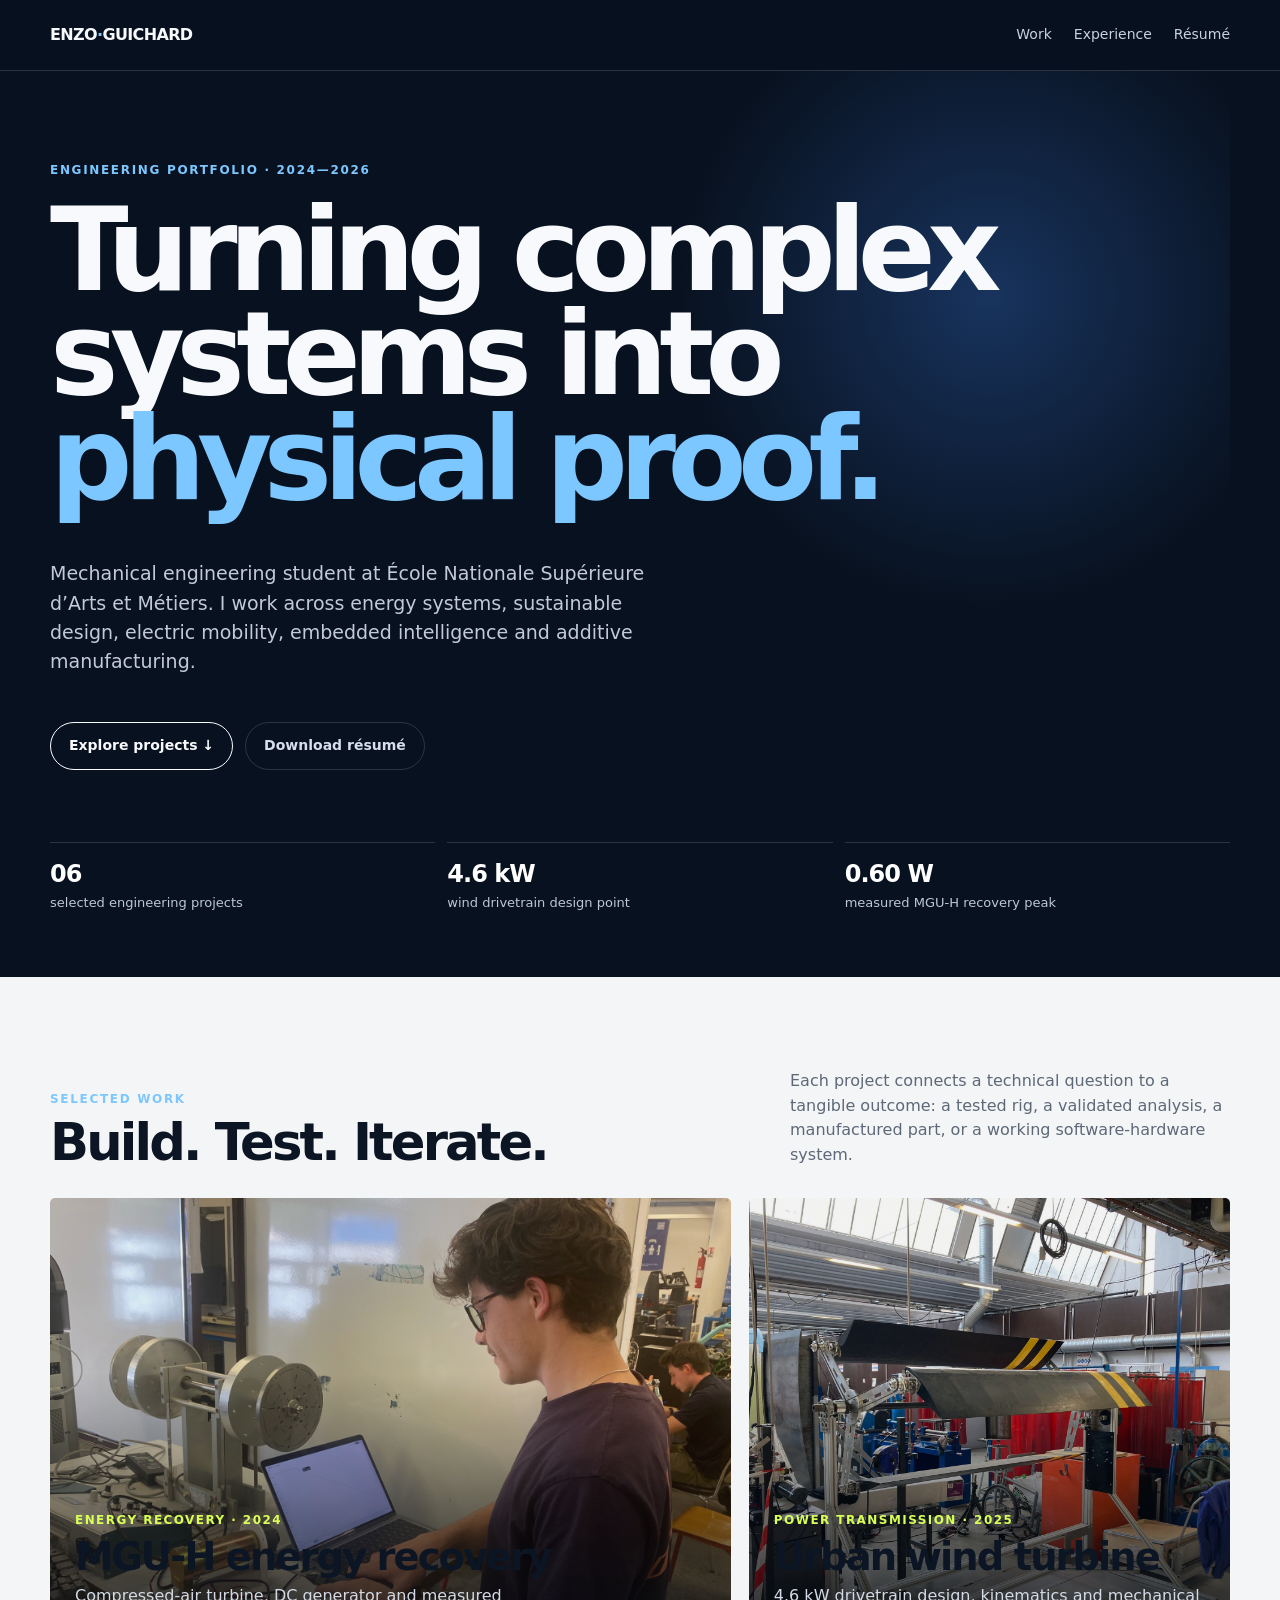
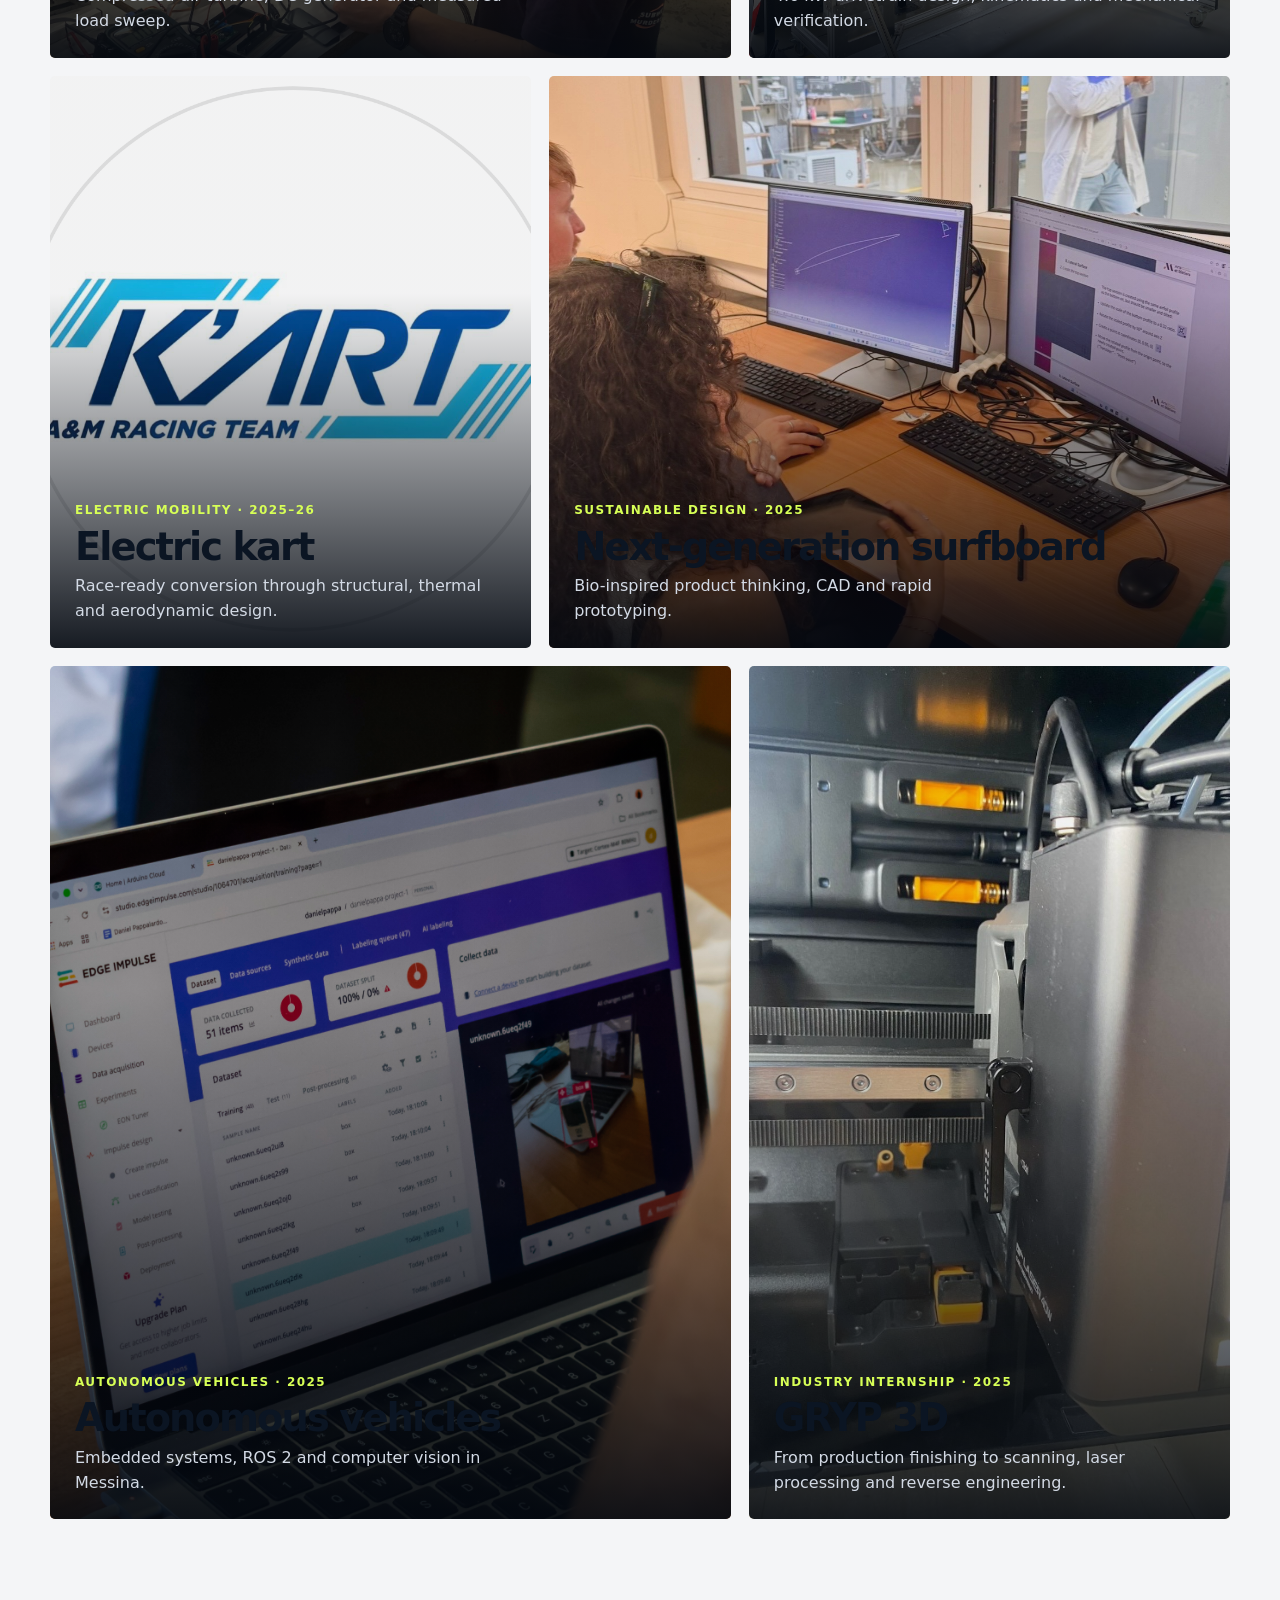
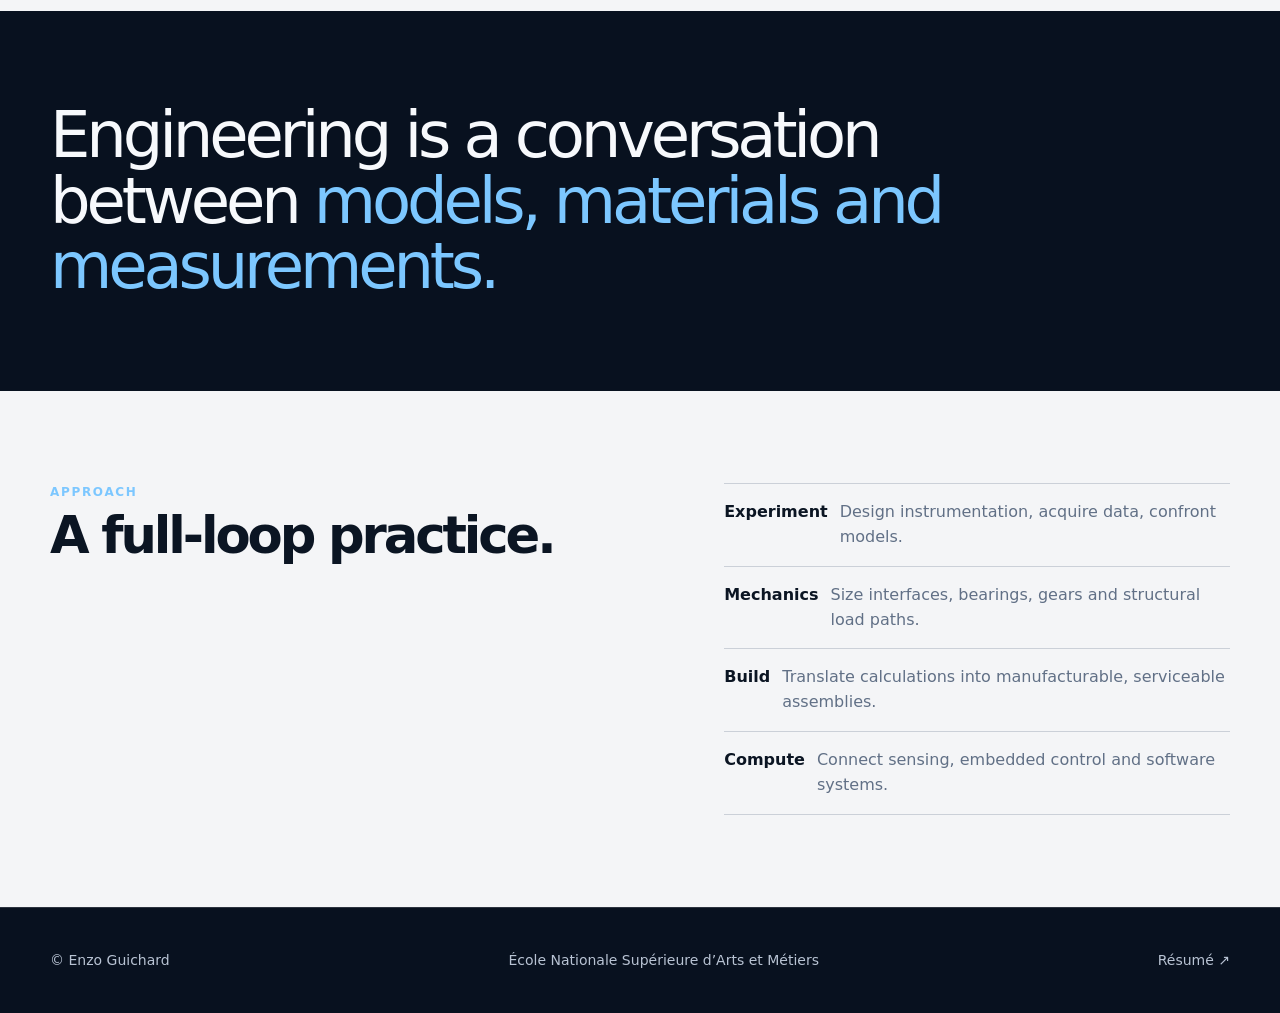
==== index.html @ 9343870e "Create engineering portfolio" ====
<!doctype html><html lang="en"><head><meta charset="utf-8"><meta name="viewport" content="width=device-width,initial-scale=1"><meta name="description" content="Engineering portfolio of Enzo Guichard."><title>Enzo Guichard — Engineering Portfolio</title><link rel="stylesheet" href="assets/style.css"></head><body><nav class="nav"><div class="shell navin"><a class="brand" href="./">ENZO<span>·</span>GUICHARD</a><div class="navlinks"><a href="#work">Work</a><a href="experience/">Experience</a><a href="assets/documents/enzo-guichard-resume.pdf">Résumé</a></div></div></nav><main><section class="hero shell"><div class="eyebrow">Engineering portfolio · 2024—2026</div><h1>Turning complex systems into <span style="color:var(--blue)">physical proof.</span></h1><p>Mechanical engineering student at École Nationale Supérieure d’Arts et Métiers. I work across energy systems, sustainable design, electric mobility, embedded intelligence and additive manufacturing.</p><div class="heroactions"><a class="button" href="#work">Explore projects ↓</a><a class="button alt" href="assets/documents/enzo-guichard-resume.pdf">Download résumé</a></div><div class="hero-meta"><div class="metric"><strong>06</strong>selected engineering projects</div><div class="metric"><strong>4.6 kW</strong>wind drivetrain design point</div><div class="metric"><strong>0.60 W</strong>measured MGU-H recovery peak</div></div></section><section class="section light" id="work"><div class="shell"><div class="sectionhead"><div><div class="eyebrow">Selected work</div><h2>Build. Test. Iterate.</h2></div><p>Each project connects a technical question to a tangible outcome: a tested rig, a validated analysis, a manufactured part, or a working software-hardware system.</p></div><div class="grid"><a class="card wide" href="projects/mgu-h-energy-recovery/"><img src="assets/media/mgu-h/mgu-h-test-bench.jpg" alt="MGU-H experimental test bench"><div class="cardcopy"><div class="tag">Energy recovery · 2024</div><h3>MGU-H energy recovery</h3><p>Compressed-air turbine, DC generator and measured load sweep.</p></div></a><a class="card narrow" href="projects/urban-wind-turbine/"><img src="assets/media/wind/wind-facility.jpg" alt="Wind turbine project facility"><div class="cardcopy"><div class="tag">Power transmission · 2025</div><h3>Urban wind turbine</h3><p>4.6 kW drivetrain design, kinematics and mechanical verification.</p></div></a><a class="card narrow" href="projects/electric-kart/"><img src="assets/media/kart/electric-kart-hero.png" alt="Electric kart"><div class="cardcopy"><div class="tag">Electric mobility · 2025–26</div><h3>Electric kart</h3><p>Race-ready conversion through structural, thermal and aerodynamic design.</p></div></a><a class="card wide" href="projects/eco-surfboard/"><img src="assets/media/surfboard/surfboard-catiais-design.jpeg" alt="Surfboard design workshop"><div class="cardcopy"><div class="tag">Sustainable design · 2025</div><h3>Next-generation surfboard</h3><p>Bio-inspired product thinking, CAD and rapid prototyping.</p></div></a><a class="card wide" href="projects/autonomous-vehicles-messina/"><img src="assets/media/messina/messina-computer-vision.jpg" alt="Computer vision workshop"><div class="cardcopy"><div class="tag">Autonomous vehicles · 2025</div><h3>Autonomous vehicles</h3><p>Embedded systems, ROS 2 and computer vision in Messina.</p></div></a><a class="card narrow" href="projects/gryp-additive-manufacturing/"><img src="assets/media/gryp/image29.jpeg" alt="Additive manufacturing work at GRYP"><div class="cardcopy"><div class="tag">Industry internship · 2025</div><h3>GRYP 3D</h3><p>From production finishing to scanning, laser processing and reverse engineering.</p></div></a></div></div></section><section class="section"><div class="shell"><p class="statement">Engineering is a conversation between <em>models, materials and measurements.</em></p></div></section><section class="section light"><div class="shell papergrid"><div><div class="eyebrow">Approach</div><h2 style="font-size:clamp(32px,4vw,54px);letter-spacing:-.06em;line-height:1;margin:8px 0">A full-loop practice.</h2></div><div class="list"><a href="projects/mgu-h-energy-recovery/">Experiment <span>Design instrumentation, acquire data, confront models.</span></a><a href="projects/urban-wind-turbine/">Mechanics <span>Size interfaces, bearings, gears and structural load paths.</span></a><a href="projects/electric-kart/">Build <span>Translate calculations into manufacturable, serviceable assemblies.</span></a><a href="projects/autonomous-vehicles-messina/">Compute <span>Connect sensing, embedded control and software systems.</span></a></div></div></section></main><footer class="footer"><div class="shell footerin"><span>© <span data-year></span> Enzo Guichard</span><span>École Nationale Supérieure d’Arts et Métiers</span><a href="assets/documents/enzo-guichard-resume.pdf">Résumé ↗</a></div></footer><script src="assets/site.js"></script></body></html>
---- assets/style.css ----
:root{--ink:#08111f;--paper:#f4f5f7;--muted:#98a3b4;--line:rgba(255,255,255,.15);--blue:#7cc7ff;--accent:#d7ff56;--dark:#08111f}*{box-sizing:border-box}html{scroll-behavior:smooth}body{margin:0;background:var(--ink);color:#f7f9fc;font:16px/1.55 Inter,ui-sans-serif,system-ui,-apple-system,BlinkMacSystemFont,"Segoe UI",sans-serif}a{color:inherit;text-decoration:none}img{display:block;width:100%;height:100%;object-fit:cover}.shell{width:min(1180px,calc(100% - 42px));margin:auto}.nav{position:sticky;top:0;z-index:20;border-bottom:1px solid var(--line);background:rgba(8,17,31,.8);backdrop-filter:blur(16px)}.navin{height:70px;display:flex;align-items:center;justify-content:space-between;gap:20px}.brand{font-weight:750;letter-spacing:-.04em}.brand span{color:var(--blue)}.navlinks{display:flex;gap:22px;font-size:14px;color:#c7d1df}.navlinks a:hover{color:white}.eyebrow{font-size:12px;text-transform:uppercase;letter-spacing:.14em;color:var(--blue);font-weight:700}.hero{min-height:82vh;display:grid;align-content:center;padding:90px 0 64px;position:relative;overflow:hidden}.hero:before{content:"";position:absolute;width:650px;height:650px;left:52%;top:-100px;background:radial-gradient(circle,rgba(65,140,255,.28),transparent 68%);pointer-events:none}.hero h1{position:relative;max-width:980px;font-size:clamp(51px,9vw,126px);line-height:.91;letter-spacing:-.075em;margin:18px 0 28px}.hero p{position:relative;max-width:610px;color:#c2cada;font-size:19px}.heroactions{display:flex;gap:12px;flex-wrap:wrap;margin-top:26px}.button{display:inline-flex;align-items:center;gap:10px;padding:12px 18px;border:1px solid #f9fbff;border-radius:99px;font-weight:650;font-size:14px}.button:hover{background:#fff;color:#08111f}.button.alt{border-color:var(--line);color:#d7dfec}.hero-meta{position:relative;display:grid;grid-template-columns:repeat(3,1fr);gap:12px;margin-top:72px}.metric{border-top:1px solid var(--line);padding-top:13px;color:#bdc7d6;font-size:13px}.metric strong{display:block;color:#fff;font-size:24px;letter-spacing:-.04em}.section{padding:92px 0}.section.light{background:var(--paper);color:#0b1523}.sectionhead{display:flex;justify-content:space-between;align-items:end;gap:24px;margin-bottom:30px}.sectionhead h2{font-size:clamp(32px,4vw,53px);letter-spacing:-.055em;line-height:1;margin:8px 0 0}.sectionhead p{max-width:440px;margin:0;color:#5d6878}.grid{display:grid;grid-template-columns:repeat(12,1fr);gap:18px}.card{grid-column:span 6;min-height:460px;position:relative;overflow:hidden;background:#182235;border-radius:5px}.card.wide{grid-column:span 7}.card.narrow{grid-column:span 5}.card img{transition:transform .6s ease}.card:hover img{transform:scale(1.035)}.card:after{content:"";position:absolute;inset:0;background:linear-gradient(0deg,rgba(3,8,16,.92),rgba(3,8,16,.05) 62%)}.cardcopy{position:absolute;z-index:1;inset:auto 25px 24px}.cardcopy h3{font-size:clamp(26px,3vw,40px);letter-spacing:-.05em;line-height:1;margin:8px 0}.cardcopy p{margin:0;color:#d3dae5;max-width:460px}.tag{font-size:12px;text-transform:uppercase;letter-spacing:.12em;color:var(--accent);font-weight:750}.statement{max-width:960px;font-size:clamp(32px,5vw,70px);line-height:1.02;letter-spacing:-.065em;margin:0}.statement em{color:var(--blue);font-style:normal}.papergrid{display:grid;grid-template-columns:1.1fr .9fr;gap:56px}.list{border-top:1px solid #cbd0d8}.list a{display:flex;justify-content:space-between;gap:12px;padding:16px 0;border-bottom:1px solid #cbd0d8;font-weight:620}.list a span{color:#617086;font-weight:500}.footer{padding:42px 0;border-top:1px solid var(--line);color:#b8c3d3;font-size:14px}.footerin{display:flex;justify-content:space-between;gap:20px;flex-wrap:wrap}.project-hero{padding:82px 0 40px}.project-hero h1{font-size:clamp(48px,7vw,94px);letter-spacing:-.07em;line-height:.93;max-width:950px;margin:17px 0 24px}.lede{max-width:670px;color:#c8d1df;font-size:19px}.project-image{height:min(62vw,640px);margin:28px 0 0;border-radius:5px;overflow:hidden}.content{padding:68px 0 100px;background:#f4f5f7;color:#111b2a}.contentgrid{display:grid;grid-template-columns:1fr 2fr;gap:62px}.aside{font-size:14px;color:#58667a}.aside dl{border-top:1px solid #c8cfd8;margin:0}.aside div{padding:12px 0;border-bottom:1px solid #c8cfd8}.aside dt{font-weight:750;color:#111b2a}.aside dd{margin:2px 0 0}.prose{font-size:17px}.prose h2{font-size:31px;letter-spacing:-.045em;line-height:1.08;margin:0 0 15px}.prose p{margin:0 0 25px;color:#344156}.numbers{display:grid;grid-template-columns:repeat(3,1fr);gap:10px;margin:30px 0}.number{padding:18px;background:#dfe5ec}.number strong{display:block;font-size:25px;letter-spacing:-.05em;color:#111b2a}.number span{font-size:12px;color:#5e6a7a}.gallery{display:grid;grid-template-columns:1.2fr .8fr;gap:12px;margin:34px 0}.gallery figure{margin:0;height:260px;overflow:hidden}.gallery figure:first-child{height:390px}.gallery figcaption{font-size:12px;color:#5e6a7a;margin-top:7px}.reportlink{display:inline-block;border-bottom:1px solid #18263a;font-weight:700;padding-bottom:3px}@media(max-width:700px){.navlinks{gap:13px;font-size:12px}.hero-meta,.numbers{grid-template-columns:1fr}.section{padding:62px 0}.grid{display:block}.card{margin-bottom:16px;min-height:410px}.papergrid,.contentgrid{display:block}.papergrid>*+*,.contentgrid>*+*{margin-top:36px}.gallery{display:block}.gallery figure,.gallery figure:first-child{height:260px;margin-bottom:32px}.project-hero{padding-top:56px}}
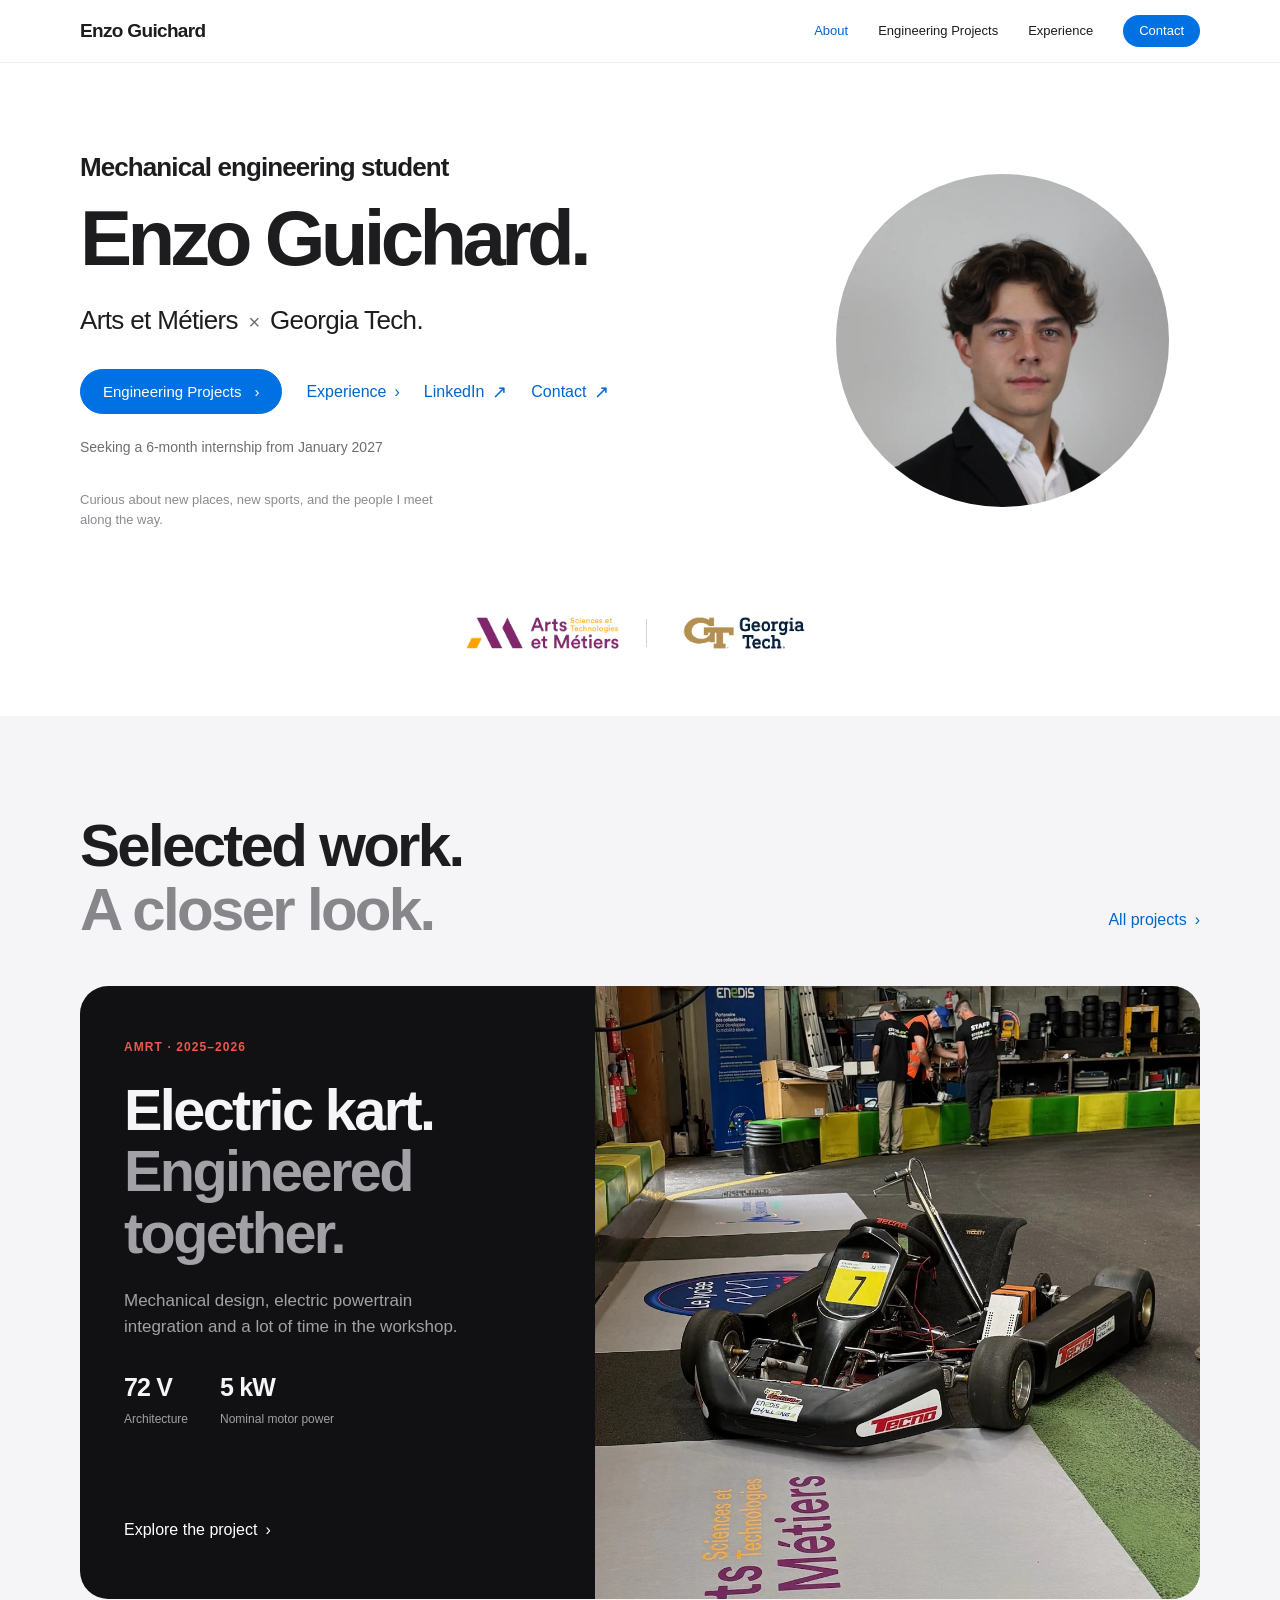
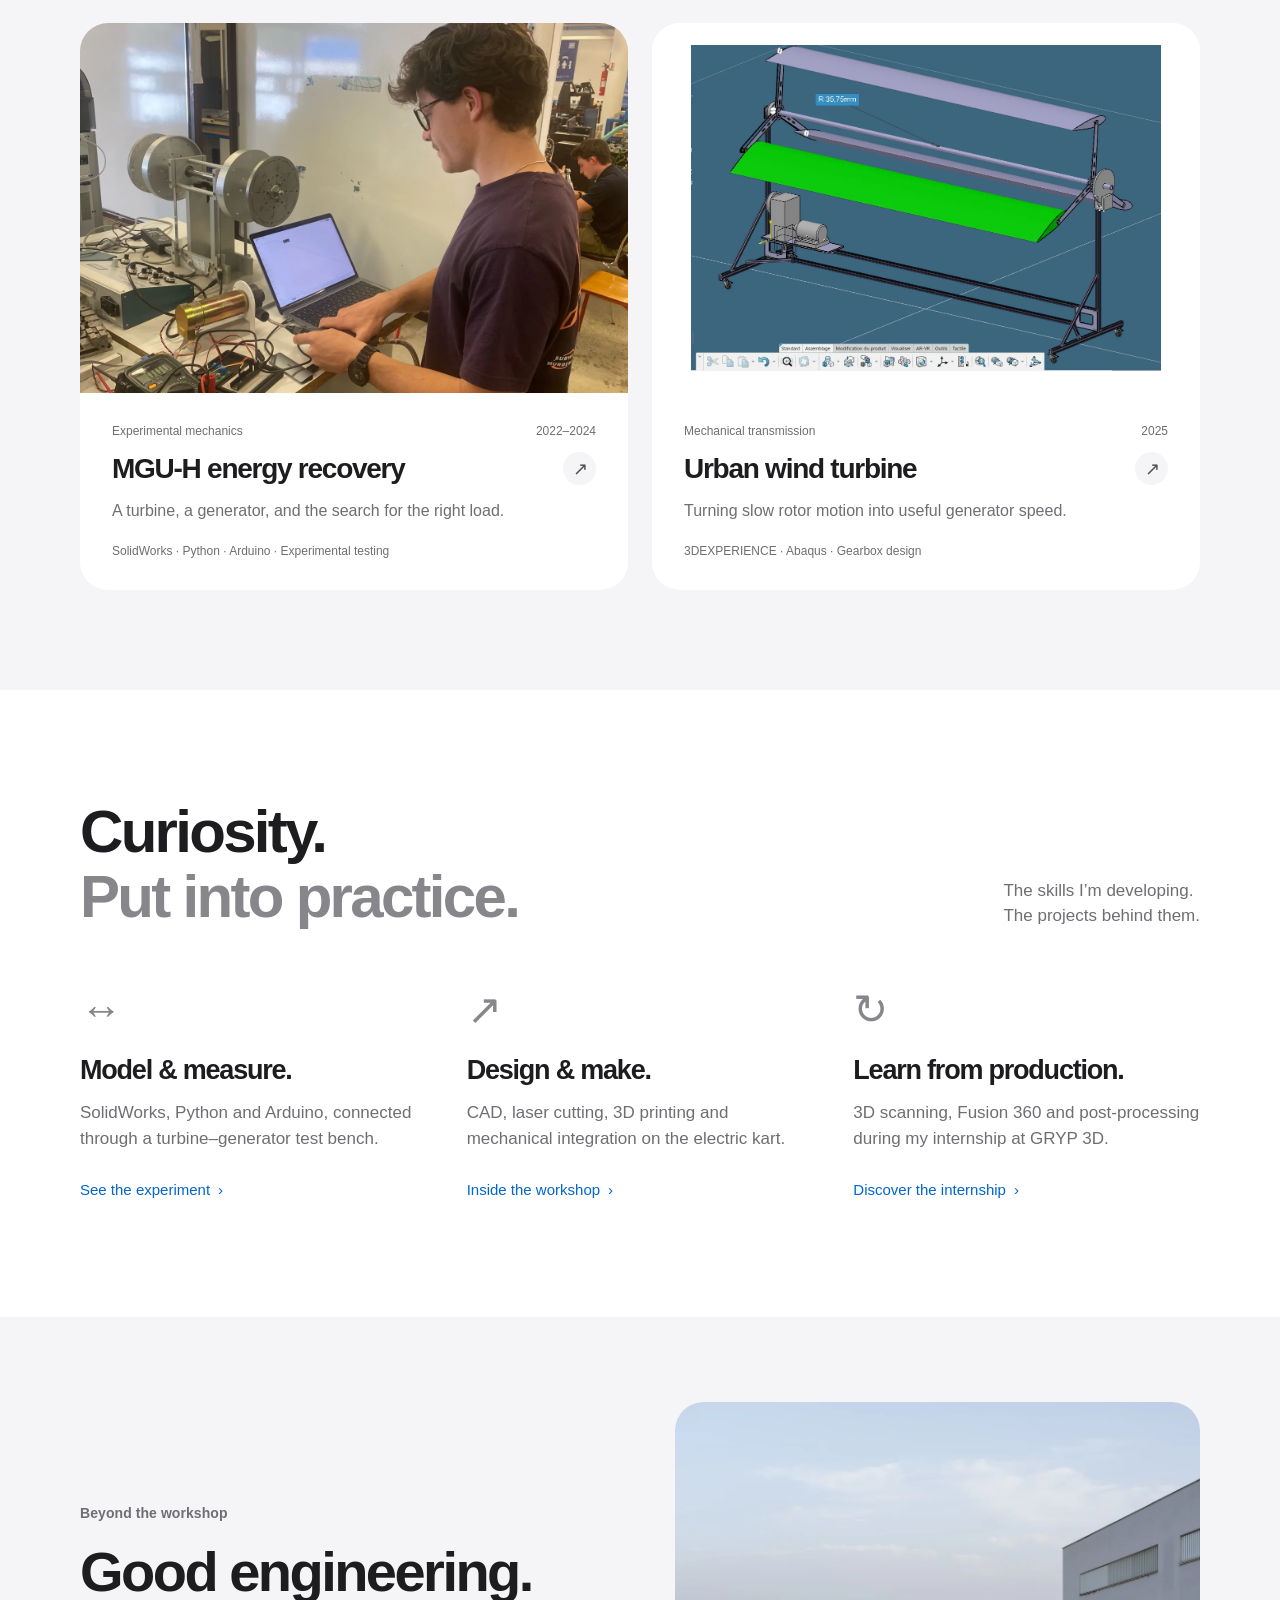
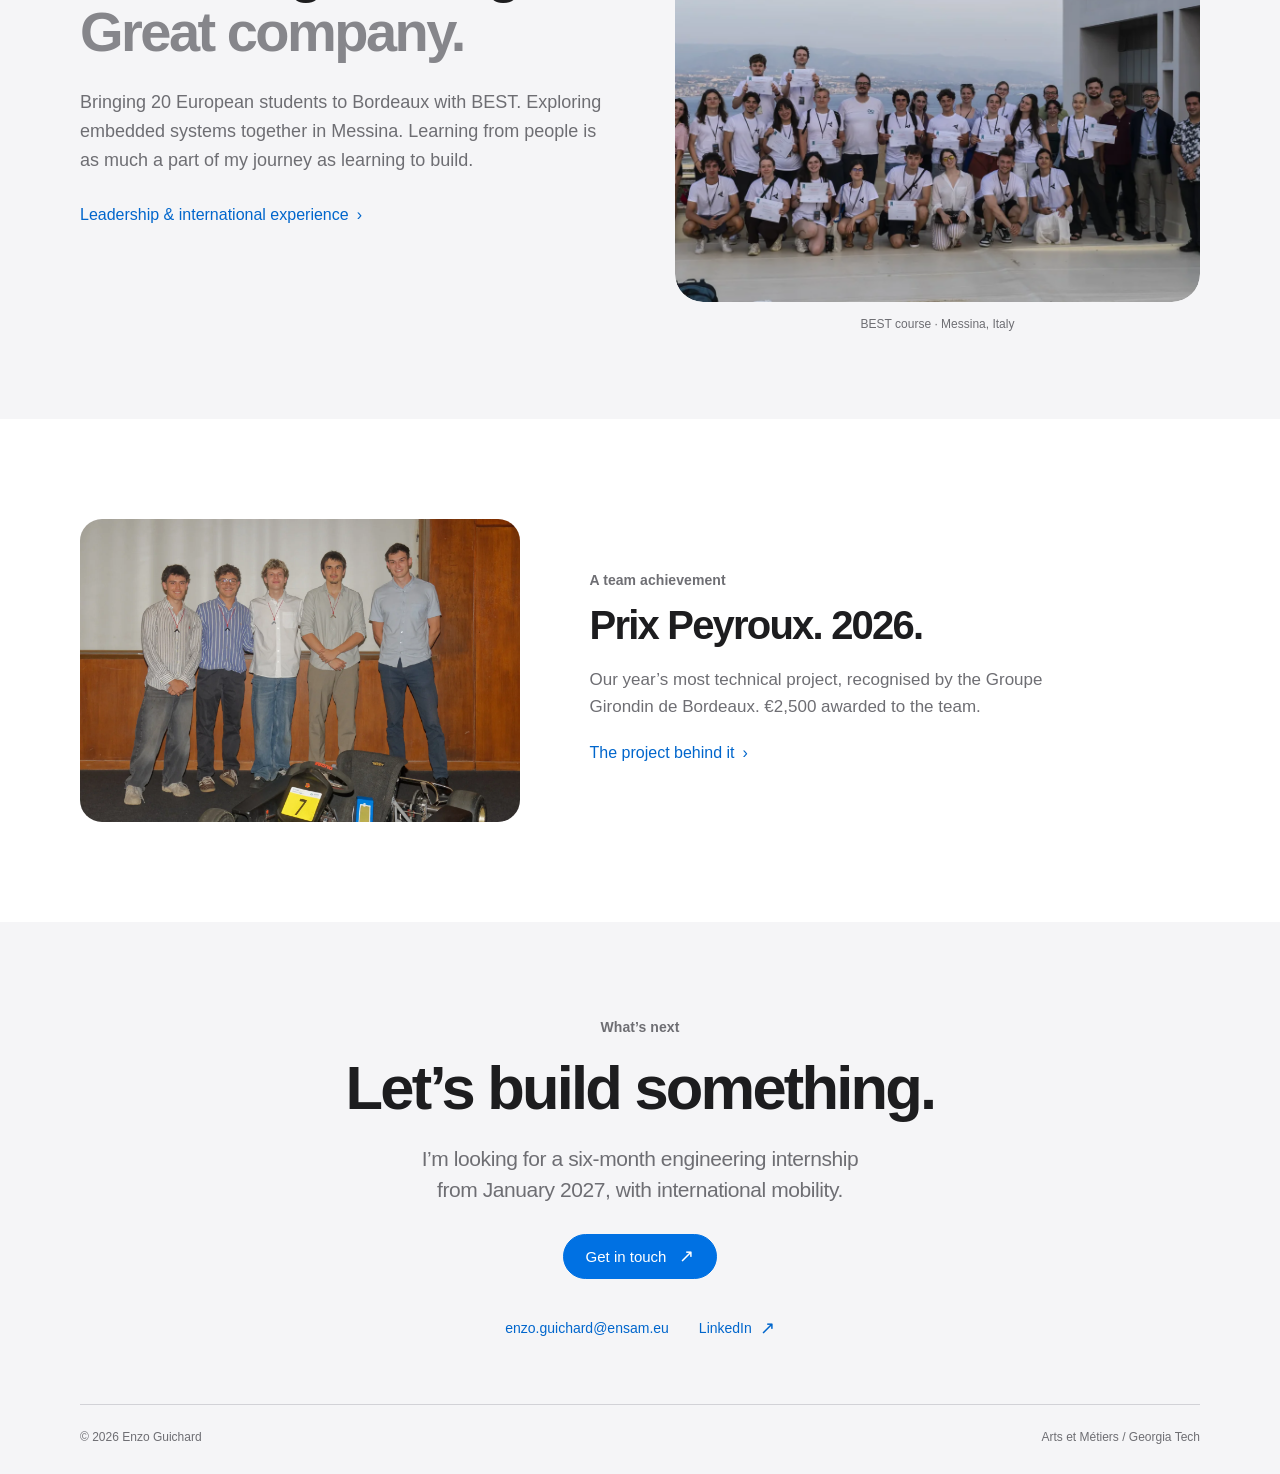
==== commit e26c220e: "Publish Enzo Guichard portfolio" ====
--- a/index.html
+++ b/index.html
@@ -1 +1,59 @@
-<!doctype html><html lang="en"><head><meta charset="utf-8"><meta name="viewport" content="width=device-width,initial-scale=1"><meta name="description" content="Engineering portfolio of Enzo Guichard."><title>Enzo Guichard — Engineering Portfolio</title><link rel="stylesheet" href="assets/style.css"></head><body><nav class="nav"><div class="shell navin"><a class="brand" href="./">ENZO<span>·</span>GUICHARD</a><div class="navlinks"><a href="#work">Work</a><a href="experience/">Experience</a><a href="assets/documents/enzo-guichard-resume.pdf">Résumé</a></div></div></nav><main><section class="hero shell"><div class="eyebrow">Engineering portfolio · 2024—2026</div><h1>Turning complex systems into <span style="color:var(--blue)">physical proof.</span></h1><p>Mechanical engineering student at École Nationale Supérieure d’Arts et Métiers. I work across energy systems, sustainable design, electric mobility, embedded intelligence and additive manufacturing.</p><div class="heroactions"><a class="button" href="#work">Explore projects ↓</a><a class="button alt" href="assets/documents/enzo-guichard-resume.pdf">Download résumé</a></div><div class="hero-meta"><div class="metric"><strong>06</strong>selected engineering projects</div><div class="metric"><strong>4.6 kW</strong>wind drivetrain design point</div><div class="metric"><strong>0.60 W</strong>measured MGU-H recovery peak</div></div></section><section class="section light" id="work"><div class="shell"><div class="sectionhead"><div><div class="eyebrow">Selected work</div><h2>Build. Test. Iterate.</h2></div><p>Each project connects a technical question to a tangible outcome: a tested rig, a validated analysis, a manufactured part, or a working software-hardware system.</p></div><div class="grid"><a class="card wide" href="projects/mgu-h-energy-recovery/"><img src="assets/media/mgu-h/mgu-h-test-bench.jpg" alt="MGU-H experimental test bench"><div class="cardcopy"><div class="tag">Energy recovery · 2024</div><h3>MGU-H energy recovery</h3><p>Compressed-air turbine, DC generator and measured load sweep.</p></div></a><a class="card narrow" href="projects/urban-wind-turbine/"><img src="assets/media/wind/wind-facility.jpg" alt="Wind turbine project facility"><div class="cardcopy"><div class="tag">Power transmission · 2025</div><h3>Urban wind turbine</h3><p>4.6 kW drivetrain design, kinematics and mechanical verification.</p></div></a><a class="card narrow" href="projects/electric-kart/"><img src="assets/media/kart/electric-kart-hero.png" alt="Electric kart"><div class="cardcopy"><div class="tag">Electric mobility · 2025–26</div><h3>Electric kart</h3><p>Race-ready conversion through structural, thermal and aerodynamic design.</p></div></a><a class="card wide" href="projects/eco-surfboard/"><img src="assets/media/surfboard/surfboard-catiais-design.jpeg" alt="Surfboard design workshop"><div class="cardcopy"><div class="tag">Sustainable design · 2025</div><h3>Next-generation surfboard</h3><p>Bio-inspired product thinking, CAD and rapid prototyping.</p></div></a><a class="card wide" href="projects/autonomous-vehicles-messina/"><img src="assets/media/messina/messina-computer-vision.jpg" alt="Computer vision workshop"><div class="cardcopy"><div class="tag">Autonomous vehicles · 2025</div><h3>Autonomous vehicles</h3><p>Embedded systems, ROS 2 and computer vision in Messina.</p></div></a><a class="card narrow" href="projects/gryp-additive-manufacturing/"><img src="assets/media/gryp/image29.jpeg" alt="Additive manufacturing work at GRYP"><div class="cardcopy"><div class="tag">Industry internship · 2025</div><h3>GRYP 3D</h3><p>From production finishing to scanning, laser processing and reverse engineering.</p></div></a></div></div></section><section class="section"><div class="shell"><p class="statement">Engineering is a conversation between <em>models, materials and measurements.</em></p></div></section><section class="section light"><div class="shell papergrid"><div><div class="eyebrow">Approach</div><h2 style="font-size:clamp(32px,4vw,54px);letter-spacing:-.06em;line-height:1;margin:8px 0">A full-loop practice.</h2></div><div class="list"><a href="projects/mgu-h-energy-recovery/">Experiment <span>Design instrumentation, acquire data, confront models.</span></a><a href="projects/urban-wind-turbine/">Mechanics <span>Size interfaces, bearings, gears and structural load paths.</span></a><a href="projects/electric-kart/">Build <span>Translate calculations into manufacturable, serviceable assemblies.</span></a><a href="projects/autonomous-vehicles-messina/">Compute <span>Connect sensing, embedded control and software systems.</span></a></div></div></section></main><footer class="footer"><div class="shell footerin"><span>© <span data-year></span> Enzo Guichard</span><span>École Nationale Supérieure d’Arts et Métiers</span><a href="assets/documents/enzo-guichard-resume.pdf">Résumé ↗</a></div></footer><script src="assets/site.js"></script></body></html>
+<!doctype html>
+<html lang="en"><head><meta charset="utf-8"><meta name="viewport" content="width=device-width, initial-scale=1"><meta name="description" content="Mechanical engineering student in the Arts et Métiers / Georgia Tech double-degree programme. Projects, experience and a six-month internship search from January 2027."><meta name="theme-color" content="#ffffff"><meta property="og:type" content="website"><meta property="og:title" content="Enzo Guichard — Mechanical Engineering"><meta property="og:description" content="Mechanical engineering student in the Arts et Métiers / Georgia Tech double-degree programme. Projects, experience and a six-month internship search from January 2027."><title>Enzo Guichard — Mechanical Engineering</title><link rel="icon" href="assets/favicon.svg" type="image/svg+xml"><link rel="stylesheet" href="assets/style.css"><script src="assets/site.js" defer></script></head><body class="home-page"><a class="skip" href="#main">Skip to content</a><header class="nav"><div class="shell nav-inner"><a class="brand" href="./" aria-label="Enzo Guichard — home">Enzo Guichard</a><button class="menu-toggle" type="button" data-menu-button aria-expanded="false" aria-controls="navigation">Menu +</button><nav class="nav-links" id="navigation" data-menu aria-label="Main navigation"><a href="./" aria-current="page">About</a><a href="projects/">Engineering Projects</a><a href="experience/">Experience</a><a href="#contact" class="nav-contact">Contact</a></nav></div></header><main id="main">
+<section class="hero shell" aria-labelledby="intro-title">
+  <figure class="portrait-wrap" data-intro><img src="assets/images/portrait.webp" srcset="assets/images/portrait-800.webp 800w, assets/images/portrait.webp 1600w" sizes="(max-width:760px) 100vw, (max-width:1200px) 70vw, 1100px" width="1600" height="1167" alt="Portrait of Enzo Guichard" loading="eager" decoding="async" fetchpriority="high" class=""></figure>
+  <div class="hero-copy">
+    <p class="eyebrow" data-intro>Mechanical engineering student</p>
+    <h1 id="intro-title" data-intro>Enzo Guichard.</h1>
+    <p class="hero-intro" data-intro>Arts et Métiers <span class="degree-cross" aria-label="and">×</span> Georgia Tech.</p>
+    <div class="hero-actions" data-intro>
+      <a class="button primary" href="projects/">Engineering Projects <span aria-hidden="true">›</span></a>
+      <a class="text-link" href="experience/">Experience <span aria-hidden="true">›</span></a>
+      <a class="text-link" href="https://www.linkedin.com/in/enzo-guichard-087701239/" target="_blank" rel="noopener noreferrer">LinkedIn <span class="arrow" aria-hidden="true">↗</span></a>
+      <a class="text-link" href="#contact">Contact <span class="arrow" aria-hidden="true">↗</span></a>
+    </div>
+    <p class="hero-availability" data-intro>Seeking a 6-month internship from January 2027</p>
+    <p class="hero-personal" data-intro>Curious about new places, new sports, and the people I meet along the way.</p>
+
+  </div>
+  <div class="schools" aria-label="Double-degree programme" data-intro>
+    <img src="assets/identity/arts-et-metiers.png" alt="Arts et Métiers" width="322" height="84">
+    <span class="school-divider" aria-hidden="true"></span>
+    <img class="gt-logo" src="assets/identity/georgia-tech.png" alt="Georgia Tech" width="750" height="266">
+  </div>
+</section>
+<section class="work-section" id="work">
+  <div class="shell">
+    <div class="section-head" data-reveal><h2>Selected work.<br><span>A closer look.</span></h2><a class="text-link" href="projects/">All projects <span aria-hidden="true">›</span></a></div>
+    <article class="project-feature" data-reveal>
+      <div class="project-feature-copy">
+        <p class="racing-label">AMRT · 2025–2026</p>
+        <h3>Electric kart.<br><span>Engineered<br>together.</span></h3>
+        <p>Mechanical design, electric powertrain integration and a lot of time in the workshop.</p>
+        <div class="feature-specs"><span><strong>72 V</strong> Architecture</span><span><strong>5 kW</strong> Nominal motor power</span></div>
+        <a class="text-link" href="projects/electric-kart/">Explore the project <span aria-hidden="true">›</span></a>
+      </div>
+      <a class="project-photo" href="projects/electric-kart/" aria-label="Explore the electric kart project"><img src="assets/images/kart-paddock.webp" srcset="assets/images/kart-paddock-800.webp 790w, assets/images/kart-paddock.webp 1081w" sizes="(max-width:760px) 100vw, (max-width:1200px) 70vw, 1100px" width="1081" height="1095" alt="The team’s number 7 electric kart at the ENEDIS EV Challenge venue" loading="lazy" decoding="async" class=""></a>
+    </article>
+    <div class="project-pair"><article class="project-tile" data-reveal><a class="project-photo" href="projects/mgu-h-energy-recovery/" aria-label="Explore MGU-H energy recovery"><img src="assets/images/mgu.webp" srcset="assets/images/mgu-800.webp 800w, assets/images/mgu.webp 1600w" sizes="(max-width:760px) 100vw, (max-width:1200px) 70vw, 1100px" width="1600" height="900" alt="Enzo working at the turbine and generator test bench" loading="lazy" decoding="async" class=""></a><div class="tile-caption"><div class="project-id"><span>Experimental mechanics</span><span>2022–2024</span></div><h3><a href="projects/mgu-h-energy-recovery/">MGU-H energy recovery</a><span class="arrow" aria-hidden="true">↗</span></h3><p>A turbine, a generator, and the search for the right load.</p><p class="project-tags">SolidWorks · Python · Arduino · Experimental testing</p></div></article><article class="project-tile" data-reveal><a class="project-photo contain" href="projects/urban-wind-turbine/" aria-label="Explore Urban wind turbine"><img src="assets/images/wind-whole.webp" width="1186" height="825" alt="CAD model of the complete wind turbine and its drivetrain" loading="lazy" decoding="async" class=""></a><div class="tile-caption"><div class="project-id"><span>Mechanical transmission</span><span>2025</span></div><h3><a href="projects/urban-wind-turbine/">Urban wind turbine</a><span class="arrow" aria-hidden="true">↗</span></h3><p>Turning slow rotor motion into useful generator speed.</p><p class="project-tags">3DEXPERIENCE · Abaqus · Gearbox design</p></div></article></div>
+  </div>
+</section>
+<section class="method shell">
+  <div class="section-head" data-reveal><h2>Curiosity.<br><span>Put into practice.</span></h2><p>The skills I’m developing.<br>The projects behind them.</p></div>
+  <div class="skill-list">
+    <a class="skill-row" href="projects/mgu-h-energy-recovery/" data-reveal><span class="skill-symbol" aria-hidden="true">↔</span><h3>Model & measure.</h3><p>SolidWorks, Python and Arduino, connected through a turbine–generator test bench.</p><span class="text-link">See the experiment <span aria-hidden="true">›</span></span></a>
+    <a class="skill-row" href="projects/electric-kart/#fabrication" data-reveal><span class="skill-symbol" aria-hidden="true">↗</span><h3>Design & make.</h3><p>CAD, laser cutting, 3D printing and mechanical integration on the electric kart.</p><span class="text-link">Inside the workshop <span aria-hidden="true">›</span></span></a>
+    <a class="skill-row" href="projects/gryp-additive-manufacturing/" data-reveal><span class="skill-symbol" aria-hidden="true">↻</span><h3>Learn from production.</h3><p>3D scanning, Fusion 360 and post-processing during my internship at GRYP 3D.</p><span class="text-link">Discover the internship <span aria-hidden="true">›</span></span></a>
+  </div>
+</section>
+<section class="people-section">
+  <div class="shell international">
+    <div class="international-copy" data-reveal><p class="eyebrow">Beyond the workshop</p><h2>Good engineering.<br><span>Great company.</span></h2><p>Bringing 20 European students to Bordeaux with BEST. Exploring embedded systems together in Messina. Learning from people is as much a part of my journey as learning to build.</p><a class="text-link" href="experience/#leadership">Leadership & international experience <span aria-hidden="true">›</span></a></div>
+    <figure class="international-photo" data-reveal><div class="international-photo-frame"><img src="assets/images/messina.webp" srcset="assets/images/messina-800.webp 800w, assets/images/messina.webp 1600w" sizes="(max-width:760px) 100vw, (max-width:1200px) 70vw, 1100px" width="1600" height="1067" alt="Students taking part in the BEST course in Messina" loading="lazy" decoding="async" class=""></div><figcaption>BEST course · Messina, Italy</figcaption></figure>
+  </div>
+</section>
+<section class="shell award-strip" data-reveal>
+  <img src="assets/images/award.webp" width="1600" height="1066" alt="The K’ART team with its kart at the Prix Peyroux ceremony" loading="lazy" decoding="async" class="">
+  <div><p class="eyebrow">A team achievement</p><h2>Prix Peyroux. 2026.</h2><p>Our year’s most technical project, recognised by the Groupe Girondin de Bordeaux. €2,500 awarded to the team.</p><a class="text-link" href="projects/electric-kart/#recognition">The project behind it <span aria-hidden="true">›</span></a></div>
+</section>
+</main><section class="contact" id="contact" aria-labelledby="contact-title"><div class="shell contact-inner" data-reveal><p class="eyebrow">What’s next</p><h2 id="contact-title">Let’s build something.</h2><p>I’m looking for a six-month engineering internship<br class="desktop-break"> from January 2027, with international mobility.</p><a class="button primary" href="mailto:enzo.guichard@ensam.eu">Get in touch <span class="arrow" aria-hidden="true">↗</span></a><div class="contact-links"><a class="text-link" href="mailto:enzo.guichard@ensam.eu">enzo.guichard@ensam.eu</a><a class="text-link" href="https://www.linkedin.com/in/enzo-guichard-087701239/" target="_blank" rel="noopener noreferrer">LinkedIn <span class="arrow" aria-hidden="true">↗</span></a></div></div></section><footer class="footer"><div class="shell footer-inner"><span>© 2026 Enzo Guichard</span><span>Arts et Métiers / Georgia Tech</span></div></footer></body></html>
--- a/assets/style.css
+++ b/assets/style.css
@@ -1 +1,78 @@
-:root{--ink:#08111f;--paper:#f4f5f7;--muted:#98a3b4;--line:rgba(255,255,255,.15);--blue:#7cc7ff;--accent:#d7ff56;--dark:#08111f}*{box-sizing:border-box}html{scroll-behavior:smooth}body{margin:0;background:var(--ink);color:#f7f9fc;font:16px/1.55 Inter,ui-sans-serif,system-ui,-apple-system,BlinkMacSystemFont,"Segoe UI",sans-serif}a{color:inherit;text-decoration:none}img{display:block;width:100%;height:100%;object-fit:cover}.shell{width:min(1180px,calc(100% - 42px));margin:auto}.nav{position:sticky;top:0;z-index:20;border-bottom:1px solid var(--line);background:rgba(8,17,31,.8);backdrop-filter:blur(16px)}.navin{height:70px;display:flex;align-items:center;justify-content:space-between;gap:20px}.brand{font-weight:750;letter-spacing:-.04em}.brand span{color:var(--blue)}.navlinks{display:flex;gap:22px;font-size:14px;color:#c7d1df}.navlinks a:hover{color:white}.eyebrow{font-size:12px;text-transform:uppercase;letter-spacing:.14em;color:var(--blue);font-weight:700}.hero{min-height:82vh;display:grid;align-content:center;padding:90px 0 64px;position:relative;overflow:hidden}.hero:before{content:"";position:absolute;width:650px;height:650px;left:52%;top:-100px;background:radial-gradient(circle,rgba(65,140,255,.28),transparent 68%);pointer-events:none}.hero h1{position:relative;max-width:980px;font-size:clamp(51px,9vw,126px);line-height:.91;letter-spacing:-.075em;margin:18px 0 28px}.hero p{position:relative;max-width:610px;color:#c2cada;font-size:19px}.heroactions{display:flex;gap:12px;flex-wrap:wrap;margin-top:26px}.button{display:inline-flex;align-items:center;gap:10px;padding:12px 18px;border:1px solid #f9fbff;border-radius:99px;font-weight:650;font-size:14px}.button:hover{background:#fff;color:#08111f}.button.alt{border-color:var(--line);color:#d7dfec}.hero-meta{position:relative;display:grid;grid-template-columns:repeat(3,1fr);gap:12px;margin-top:72px}.metric{border-top:1px solid var(--line);padding-top:13px;color:#bdc7d6;font-size:13px}.metric strong{display:block;color:#fff;font-size:24px;letter-spacing:-.04em}.section{padding:92px 0}.section.light{background:var(--paper);color:#0b1523}.sectionhead{display:flex;justify-content:space-between;align-items:end;gap:24px;margin-bottom:30px}.sectionhead h2{font-size:clamp(32px,4vw,53px);letter-spacing:-.055em;line-height:1;margin:8px 0 0}.sectionhead p{max-width:440px;margin:0;color:#5d6878}.grid{display:grid;grid-template-columns:repeat(12,1fr);gap:18px}.card{grid-column:span 6;min-height:460px;position:relative;overflow:hidden;background:#182235;border-radius:5px}.card.wide{grid-column:span 7}.card.narrow{grid-column:span 5}.card img{transition:transform .6s ease}.card:hover img{transform:scale(1.035)}.card:after{content:"";position:absolute;inset:0;background:linear-gradient(0deg,rgba(3,8,16,.92),rgba(3,8,16,.05) 62%)}.cardcopy{position:absolute;z-index:1;inset:auto 25px 24px}.cardcopy h3{font-size:clamp(26px,3vw,40px);letter-spacing:-.05em;line-height:1;margin:8px 0}.cardcopy p{margin:0;color:#d3dae5;max-width:460px}.tag{font-size:12px;text-transform:uppercase;letter-spacing:.12em;color:var(--accent);font-weight:750}.statement{max-width:960px;font-size:clamp(32px,5vw,70px);line-height:1.02;letter-spacing:-.065em;margin:0}.statement em{color:var(--blue);font-style:normal}.papergrid{display:grid;grid-template-columns:1.1fr .9fr;gap:56px}.list{border-top:1px solid #cbd0d8}.list a{display:flex;justify-content:space-between;gap:12px;padding:16px 0;border-bottom:1px solid #cbd0d8;font-weight:620}.list a span{color:#617086;font-weight:500}.footer{padding:42px 0;border-top:1px solid var(--line);color:#b8c3d3;font-size:14px}.footerin{display:flex;justify-content:space-between;gap:20px;flex-wrap:wrap}.project-hero{padding:82px 0 40px}.project-hero h1{font-size:clamp(48px,7vw,94px);letter-spacing:-.07em;line-height:.93;max-width:950px;margin:17px 0 24px}.lede{max-width:670px;color:#c8d1df;font-size:19px}.project-image{height:min(62vw,640px);margin:28px 0 0;border-radius:5px;overflow:hidden}.content{padding:68px 0 100px;background:#f4f5f7;color:#111b2a}.contentgrid{display:grid;grid-template-columns:1fr 2fr;gap:62px}.aside{font-size:14px;color:#58667a}.aside dl{border-top:1px solid #c8cfd8;margin:0}.aside div{padding:12px 0;border-bottom:1px solid #c8cfd8}.aside dt{font-weight:750;color:#111b2a}.aside dd{margin:2px 0 0}.prose{font-size:17px}.prose h2{font-size:31px;letter-spacing:-.045em;line-height:1.08;margin:0 0 15px}.prose p{margin:0 0 25px;color:#344156}.numbers{display:grid;grid-template-columns:repeat(3,1fr);gap:10px;margin:30px 0}.number{padding:18px;background:#dfe5ec}.number strong{display:block;font-size:25px;letter-spacing:-.05em;color:#111b2a}.number span{font-size:12px;color:#5e6a7a}.gallery{display:grid;grid-template-columns:1.2fr .8fr;gap:12px;margin:34px 0}.gallery figure{margin:0;height:260px;overflow:hidden}.gallery figure:first-child{height:390px}.gallery figcaption{font-size:12px;color:#5e6a7a;margin-top:7px}.reportlink{display:inline-block;border-bottom:1px solid #18263a;font-weight:700;padding-bottom:3px}@media(max-width:700px){.navlinks{gap:13px;font-size:12px}.hero-meta,.numbers{grid-template-columns:1fr}.section{padding:62px 0}.grid{display:block}.card{margin-bottom:16px;min-height:410px}.papergrid,.contentgrid{display:block}.papergrid>*+*,.contentgrid>*+*{margin-top:36px}.gallery{display:block}.gallery figure,.gallery figure:first-child{height:260px;margin-bottom:32px}.project-hero{padding-top:56px}}
+:root{--paper:#fff;--soft:#f5f5f7;--ink:#1d1d1f;--muted:#6e6e73;--line:#d2d2d7;--accent:#0066cc;--blue:#0071e3;--race:#ed584a;--radius:28px;--ease:cubic-bezier(.22,1,.36,1);font-family:-apple-system,BlinkMacSystemFont,"Segoe UI",Helvetica,Arial,sans-serif;color:var(--ink);background:var(--paper);font-synthesis:none}
+*{box-sizing:border-box}html{scroll-behavior:smooth;scroll-padding-top:90px}body{margin:0;font-size:17px;line-height:1.55;-webkit-font-smoothing:antialiased}h1,h2,h3,p,figure{margin:0}h1,h2,h3{font-weight:650;line-height:1.07;letter-spacing:-.045em;text-wrap:balance}p+p{margin-top:18px}img{display:block;width:100%;height:auto;max-width:100%}a{color:inherit;text-decoration:none}button{font:inherit;cursor:pointer}a,button,summary{-webkit-tap-highlight-color:transparent}a:focus-visible,button:focus-visible,summary:focus-visible{outline:3px solid #0071e3;outline-offset:5px;border-radius:6px}::selection{background:#c5e2ff;color:#111}.shell{width:calc(100% - 112px);max-width:1120px;margin-inline:auto}.skip{position:fixed;left:16px;top:-90px;z-index:100;background:#fff;padding:12px 22px;box-shadow:0 3px 20px #0002;border-radius:25px}.skip:focus{top:12px}.serif{font-family:inherit;font-style:normal;color:#86868b}.eyebrow{font-size:14px;line-height:1.45;font-weight:600;letter-spacing:.005em;color:var(--muted)}.accent{color:var(--muted)}.arrow{display:inline-block;font-size:18px;line-height:1;transition:transform .35s var(--ease)}a:hover .arrow{transform:translate(2px,-2px)}
+/* Quiet, translucent navigation. */
+.nav{position:sticky;top:0;z-index:50;background:rgba(255,255,255,.84);backdrop-filter:blur(22px) saturate(160%);-webkit-backdrop-filter:blur(22px) saturate(160%);border-bottom:1px solid #0000000d}.nav-inner{display:flex;align-items:center;justify-content:space-between;min-height:62px;gap:30px}.brand{font-size:19px;letter-spacing:-.035em;font-weight:600;white-space:nowrap}.nav-links{display:flex;align-items:center;gap:30px;font-size:13px}.nav-links a{padding:12px 0;transition:color .2s}.nav-links a:hover,.nav-links a[aria-current=page]{color:var(--accent)}.nav-links .nav-contact{background:var(--blue);color:#fff;padding:6px 16px;border-radius:50px}.nav-links .nav-contact:hover{background:#0077ed}.menu-toggle{display:none;border:0;background:none;padding:12px 0 12px 18px;font-size:14px;color:var(--ink)}
+/* Intro. The portrait is clipped in CSS; the original is preserved. */
+.hero{text-align:center;padding-top:56px;padding-bottom:50px}.portrait-wrap{width:148px;height:148px;margin:0 auto 25px;overflow:hidden;border-radius:50%;background:#ededed}.portrait-wrap img{width:100%;height:100%;object-fit:cover;object-position:50% 27%}.hero h1{font-size:clamp(54px,6.3vw,86px);letter-spacing:-.06em;margin:13px 0 20px}.hero-intro{font-size:25px;line-height:1.4;font-weight:500;letter-spacing:-.025em}.hero-intro>span:last-child{color:var(--muted);font-weight:450}.degree-cross{font-size:20px;font-weight:400;color:#86868b;margin:0 4px}.hero-actions{display:flex;justify-content:center;align-items:center;flex-wrap:wrap;gap:27px;margin:28px 0 24px}.button{display:inline-flex;align-items:center;justify-content:center;gap:13px;min-height:44px;padding:11px 22px;border:1px solid var(--blue);border-radius:30px;background:transparent;color:var(--accent);font-size:15px;line-height:1.4;transition:background .25s,transform .35s var(--ease)}.button.primary{background:var(--blue);color:#fff}.button:hover{background:#eaf4ff}.button.primary:hover{background:#0077ed;transform:translateY(-1px)}.text-link{color:var(--accent);font-size:16px;display:inline-flex;align-items:center;gap:8px;line-height:1.5;padding:5px 0}.text-link:hover{text-decoration:underline;text-underline-offset:4px}.hero-availability{font-size:14px;color:var(--muted);margin:0}.resume-note{color:var(--muted);font-size:12px;margin-top:7px}.resume-note a{text-decoration:underline;text-underline-offset:3px}.schools{display:flex;align-items:center;justify-content:center;gap:27px;margin-top:34px}.schools img{width:153px;max-height:48px;object-fit:contain}.schools .gt-logo{width:140px;max-height:50px}.school-divider{height:28px;width:1px;background:var(--line)}
+/* Image-led project stories. */
+.work-section{background:var(--soft);padding:98px 0 100px}.section{padding:95px 0}.section-head{display:flex;justify-content:space-between;align-items:flex-end;gap:32px;margin-bottom:44px}.section-head h2,.section-title{font-size:clamp(36px,4.7vw,60px)}.section-head h2 span{color:#86868b}.section-head>p{color:var(--muted);font-size:17px;line-height:1.5}.section-head>.text-link{flex:none;margin-bottom:5px}.project-feature{display:grid;grid-template-columns:.92fr 1.08fr;border-radius:var(--radius);overflow:hidden;background:#111113;color:#f5f5f7;isolation:isolate}.project-feature-copy{padding:52px 44px;display:flex;flex-direction:column;align-items:flex-start}.racing-label{font-size:12px;font-weight:650;letter-spacing:.09em;text-transform:uppercase;color:var(--race)}.project-feature h3{font-size:clamp(38px,4.5vw,58px);margin:23px 0;letter-spacing:-.045em}.project-feature h3 span{color:#a1a1a6}.project-feature-copy>p:not(.racing-label){font-size:17px;color:#a1a1a6;max-width:340px;line-height:1.55}.feature-specs{display:flex;gap:32px;margin:30px 0;color:#a1a1a6}.feature-specs>span{font-size:12px;line-height:1.4}.feature-specs strong{display:block;font-size:25px;color:#f5f5f7;font-weight:550;letter-spacing:-.035em;margin-bottom:6px}.project-feature-copy>.text-link{color:#fff;margin-top:auto}.project-photo{display:block;position:relative;overflow:hidden;background:#e9e9eb}.project-photo img{width:100%;height:100%;object-fit:cover;transition:transform 1s var(--ease)}.project-photo:hover img{transform:scale(1.035)}.project-feature .project-photo img{object-position:50% 56%}.project-pair{display:grid;grid-template-columns:1fr 1fr;gap:24px;margin-top:24px}.project-tile{background:#fff;border-radius:var(--radius);overflow:hidden;transition:box-shadow .5s,transform .5s var(--ease)}.project-tile:hover{transform:translateY(-4px);box-shadow:0 14px 38px #0000000a}.project-tile .project-photo{aspect-ratio:1.48}.project-tile .contain img{object-fit:contain;background:#fff;padding:22px}.tile-caption{padding:29px 32px 30px}.project-id{display:flex;justify-content:space-between;gap:14px;font-size:12px;color:var(--muted);line-height:1.5;margin-bottom:12px}.tile-caption h3{display:flex;align-items:center;justify-content:space-between;gap:16px;font-size:28px}.tile-caption h3>.arrow{background:var(--soft);border-radius:50%;width:33px;height:33px;display:grid;place-items:center;flex:none;color:#515154}.tile-caption>p{font-size:16px;color:var(--muted);margin-top:14px}.tile-caption .project-tags{font-size:12px;margin-top:18px;color:#6e6e73}.gallery-grid{display:grid;grid-template-columns:1fr 1fr;gap:28px;padding:16px 0 100px}.gallery-grid .project-tile{background:var(--soft)}.gallery-grid .project-tile:first-child{grid-column:1/-1;display:grid;grid-template-columns:1fr 1fr;background:#111113;color:#fff}.gallery-grid .project-tile:first-child .project-photo{aspect-ratio:1.1}.gallery-grid .project-tile:first-child .tile-caption{padding:48px;align-self:center}.gallery-grid .project-tile:first-child h3{font-size:48px}.gallery-grid .project-tile:first-child p,.gallery-grid .project-tile:first-child .project-id{color:#a1a1a6}.gallery-grid .project-tile:first-child .project-tags{color:#a1a1a6}
+/* Learning and people. */
+.method{padding:110px 0}.skill-list{display:grid;grid-template-columns:repeat(3,1fr);gap:40px;margin-top:60px}.skill-row{display:flex;flex-direction:column;align-items:flex-start}.skill-symbol{font-size:42px;font-weight:400;line-height:1;letter-spacing:-.06em;margin-bottom:25px;color:#86868b}.skill-row h3{font-size:27px;margin-bottom:15px}.skill-row p{font-size:17px;color:var(--muted);margin-bottom:22px}.skill-row>.text-link{margin-top:auto;font-size:15px}.people-section{background:var(--soft);padding:85px 0}.international{display:grid;grid-template-columns:1fr 1fr;gap:70px;align-items:center}.international-copy h2{font-size:clamp(36px,4.5vw,56px);margin:19px 0 26px}.international-copy h2 span{color:#86868b}.international-copy>p:not(.eyebrow){font-size:18px;color:var(--muted);line-height:1.6}.international-copy>.text-link{margin-top:24px}.international-photo{min-width:0}.international-photo-frame{overflow:hidden;border-radius:var(--radius)}.international-photo img{aspect-ratio:1.05;object-fit:cover;border-radius:var(--radius)}.international-photo figcaption{font-size:12px;color:var(--muted);padding-top:13px;text-align:center}.award-strip{display:grid;grid-template-columns:.72fr 1fr;gap:70px;align-items:center;padding:100px 0}.award-strip>img{aspect-ratio:1.45;object-fit:cover;border-radius:22px}.award-strip h2{font-size:40px;margin:14px 0 20px}.award-strip p:not(.eyebrow){font-size:17px;color:var(--muted);max-width:520px}.award-strip .text-link{margin-top:16px}
+/* Contact. */
+.contact{background:var(--soft);padding:95px 0 60px;text-align:center;scroll-margin-top:65px}.contact h2{font-size:clamp(38px,4.8vw,62px);margin:18px 0 22px}.contact p:not(.eyebrow){color:var(--muted);font-size:21px;line-height:1.5;letter-spacing:-.02em}.contact .button{margin-top:28px}.contact-links{display:flex;align-items:center;justify-content:center;gap:30px;margin-top:34px}.contact-links .text-link{font-size:14px}.footer{background:var(--soft);color:var(--muted);font-size:12px}.footer-inner{display:flex;justify-content:space-between;align-items:center;gap:25px;border-top:1px solid var(--line);padding:23px 0 28px}
+/* Project and experience pages. */
+.page-hero{padding:80px 0 60px}.page-hero h1{font-size:clamp(48px,6.5vw,82px);max-width:1000px;margin:18px 0 26px}.page-lede{font-size:21px;line-height:1.55;color:var(--muted);max-width:760px;letter-spacing:-.015em}.breadcrumb{display:inline-flex;align-items:center;gap:10px;font-size:14px;color:var(--muted);margin-bottom:36px}.breadcrumb:hover{color:var(--accent)}.project-summary{display:grid;grid-template-columns:1.2fr 1fr;gap:65px;margin:35px 0 0}.project-facts{display:grid;grid-template-columns:1fr 1fr;gap:24px 26px;margin:0}.project-facts dt,.fact-label{font-size:12px;color:var(--muted);margin-bottom:6px}.project-facts dd{font-size:14px;margin:0;line-height:1.5}.project-cover{border-radius:var(--radius);overflow:hidden;background:var(--soft)}.project-cover img{height:min(58vw,610px);object-fit:cover;object-position:center}.project-cover.contain img{object-fit:contain;padding:40px}.caption{color:var(--muted);font-size:12px;padding-top:13px;line-height:1.5}.case-body{display:grid;grid-template-columns:190px minmax(0,1fr);gap:75px;padding:85px 0 80px}.case-aside{position:sticky;top:105px;align-self:start}.case-aside strong{display:block;font-size:12px;font-weight:500;color:var(--muted);margin-bottom:15px}.case-aside a{display:block;padding:8px 0 8px 16px;border-left:2px solid var(--line);font-size:13px;line-height:1.5;color:var(--muted);transition:color .25s,border-color .25s}.case-aside a:hover,.case-aside a[aria-current=true]{color:var(--ink);border-color:var(--ink)}.case-main{min-width:0}.case-section{scroll-margin-top:100px;margin-bottom:68px}.case-section h2{font-size:40px;letter-spacing:-.04em;margin-bottom:25px}.case-section h3{font-size:26px;margin:38px 0 18px}.case-section p,.case-section li{color:var(--muted);font-size:18px;line-height:1.65}.case-section p strong{color:var(--ink);font-weight:550}.case-fig{margin:35px 0}.case-fig img{max-height:550px;object-fit:contain;border-radius:20px;background:var(--soft)}.case-fig.photo img{object-fit:cover}.case-fig figcaption{font-size:13px;line-height:1.55;color:var(--muted);padding-top:13px}.case-fig figcaption strong{display:block;color:var(--ink);font-size:20px;letter-spacing:-.025em;margin-bottom:4px;font-weight:600}.facts-band{display:grid;grid-template-columns:repeat(3,1fr);gap:25px;margin:35px 0;padding:35px 0}.facts-band strong{display:block;font-size:42px;letter-spacing:-.06em;font-weight:600;line-height:1.1}.facts-band span{display:block;font-size:13px;color:var(--muted);margin-top:10px;line-height:1.5}.result{padding:26px 30px;background:var(--soft);border-radius:18px;margin:28px 0}.result .fact-label{display:block;font-weight:600;color:var(--ink);font-size:14px;margin-bottom:10px}.result p{font-size:17px}.technical{border-top:1px solid var(--line);border-bottom:1px solid var(--line);padding:20px 0;margin:30px 0}.technical summary{cursor:pointer;font-size:16px;font-weight:500;line-height:1.5}.technical[open] summary{margin-bottom:24px}.technical table{width:100%;border-collapse:collapse;font-size:14px;font-variant-numeric:tabular-nums}.technical caption{text-align:left;color:var(--muted);font-size:13px;padding-bottom:12px}.technical th,.technical td{padding:12px;text-align:left;border-bottom:1px solid var(--line);white-space:nowrap}.technical th{font-weight:550;background:var(--soft)}.table-scroll{overflow-x:auto}.technical p{font-size:15px;margin-top:20px}.download-block{padding:32px;background:var(--soft);border-radius:20px;display:flex;align-items:center;justify-content:space-between;gap:30px}.download-block h3{font-size:23px;margin-bottom:10px}.download-block p{font-size:13px;color:var(--muted)}.download-actions{display:flex;gap:10px;flex:none}.download-actions .button{font-size:14px;padding:10px 18px}.project-next{display:flex;justify-content:space-between;align-items:center;gap:30px;border-top:1px solid var(--line);padding:38px 0 70px}.project-next h3{font-size:32px;margin-top:14px}.project-next h3 .arrow{font-size:27px}.fabrication-grid,.two-figures{display:grid;grid-template-columns:1fr 1fr;gap:24px;margin:35px 0}.fabrication-grid .case-fig,.two-figures .case-fig{margin:0}.fabrication-grid .case-fig.photo img{aspect-ratio:.86;height:auto;object-fit:cover}.fabrication-grid{grid-template-columns:.9fr 1.1fr;align-items:center}.fabrication-grid .case-fig:first-child img{aspect-ratio:1.03}.fabrication-grid .case-fig:nth-child(2) img{aspect-ratio:1800/1013;object-position:center}
+/* A restrained racing identity, only on the kart story. */
+.kart-hero{background:#111113;color:#f5f5f7;padding:40px 0}.kart-hero-grid{display:grid;grid-template-columns:.95fr 1fr;gap:50px;align-items:center}.kart-hero-copy{padding:20px 0}.kart-hero .breadcrumb{color:#a1a1a6;margin-bottom:44px}.kart-hero h1{font-size:clamp(50px,5.8vw,75px);line-height:1.04;margin:22px 0 28px}.kart-hero h1 span{color:#a1a1a6}.kart-hero-copy>p:not(.racing-label){font-size:19px;color:#a1a1a6;line-height:1.55;letter-spacing:-.015em}.race-button{color:#fff;background:#27272a;border-color:#444448;margin-top:30px}.race-button:hover{background:#363639}.kart-hero-photo{position:relative;border-radius:22px;overflow:hidden;background:#252525}.kart-hero-photo img{aspect-ratio:.88;object-fit:cover;object-position:center 57%}.kart-hero-photo figcaption{position:absolute;bottom:0;inset-inline:0;padding:55px 24px 21px;font-size:12px;color:#fff;background:linear-gradient(transparent,#0009)}.kart-context{display:grid;grid-template-columns:repeat(3,1fr);gap:30px;padding:34px 0;border-bottom:1px solid var(--line)}.kart-context span{display:block;font-size:12px;color:var(--muted);margin-bottom:7px}.kart-context strong{font-size:15px;font-weight:500}.case-kart .facts-band strong{color:#ca382c}.case-kart .case-aside a[aria-current=true]{border-color:#d43c30}.case-kart .fabrication-grid{gap:20px}
+.experience-section{display:grid;grid-template-columns:260px minmax(0,1fr);gap:65px;padding:65px 0;border-top:1px solid var(--line);scroll-margin-top:100px}.experience-label .eyebrow{margin-bottom:18px}.experience-label h2{font-size:32px;line-height:1.15;letter-spacing:-.035em}.experience-entry{padding:34px 0;border-top:1px solid var(--line)}.experience-entry:first-child{border:0;padding-top:0}.experience-entry:last-child{padding-bottom:0}.entry-top{display:flex;justify-content:space-between;align-items:baseline;gap:24px}.experience-entry h3{font-size:25px;line-height:1.2}.entry-date{font-size:12px;color:var(--muted);white-space:nowrap}.entry-org{font-size:14px;color:var(--muted);margin:9px 0 19px}.experience-entry p{font-size:17px;color:var(--muted)}.experience-entry .text-link{margin-top:18px}.education-list{display:grid;grid-template-columns:repeat(3,1fr);gap:24px;margin-top:42px}.education-item{background:var(--soft);padding:28px;border-radius:22px}.education-item h3{font-size:27px;margin:17px 0 20px}.education-item .date{font-size:12px;color:var(--muted)}.education-item p,.education-item li{font-size:16px;color:var(--muted);line-height:1.55}.education-item ul{padding-left:20px}.education-item li+li{margin-top:9px}.personal-note{display:grid;grid-template-columns:1fr 1.5fr;gap:70px;border-top:1px solid var(--line);padding:60px 0 95px}.personal-note h2{font-size:43px}.personal-note p{font-size:18px;color:var(--muted)}.not-found{padding:100px 0;min-height:60vh}.not-found h1{font-size:65px;margin:20px 0}.not-found .button{margin-top:28px}
+/* Motion remains progressive: content is readable without JavaScript. */
+@media(prefers-reduced-motion:no-preference){[data-intro]{animation:intro-in 1s var(--ease) both}.hero h1{animation-delay:80ms}.hero-intro{animation-delay:150ms}.hero-actions{animation-delay:220ms}.hero-availability,.schools{animation-delay:290ms}.kart-hero-photo{animation-name:photo-in;animation-duration:1.3s}@keyframes intro-in{from{opacity:0;transform:translateY(18px)}to{opacity:1;transform:translateY(0)}}@keyframes photo-in{from{opacity:.2;transform:scale(.965)}to{opacity:1;transform:scale(1)}}}
+@media(min-width:1500px){.hero{padding-top:68px;padding-bottom:60px}.portrait-wrap{width:166px;height:166px}.shell{max-width:1200px}.project-feature h3{font-size:64px}}
+@media(max-width:1100px){.shell{width:calc(100% - 72px)}.nav-links{gap:21px}.project-feature-copy{padding:36px}.project-feature h3{font-size:46px}.feature-specs{gap:24px}.project-summary{gap:36px}.case-body{grid-template-columns:165px minmax(0,1fr);gap:42px}.case-section h2{font-size:35px}.download-block{display:block}.download-actions{margin-top:24px}.international{gap:40px}.skill-list{gap:28px}.skill-row h3{font-size:24px}.experience-section{grid-template-columns:220px minmax(0,1fr);gap:40px}.entry-top{display:block}.entry-date{display:block;margin-top:8px}.kart-hero-grid{gap:32px}.kart-hero h1{font-size:58px}.kart-hero-photo img{aspect-ratio:.77}.education-item{padding:23px}.award-strip{gap:45px}}
+@media(max-width:760px){
+.shell{width:calc(100% - 40px)}body{font-size:16px}.nav-inner{min-height:58px}.brand{font-size:18px}.menu-toggle{display:block}.nav-links{display:none;position:absolute;top:58px;left:0;right:0;padding:18px 24px 26px;background:#fffffff5;backdrop-filter:blur(22px);border-bottom:1px solid #0001;flex-direction:column;align-items:stretch;gap:4px}.nav-links.open{display:flex;animation:intro-in .3s var(--ease)}.nav-links a{padding:12px 0;font-size:17px}.nav-links .nav-contact{align-self:flex-start;padding:8px 20px;margin-top:8px;font-size:14px}
+.hero{padding:37px 0 39px}.portrait-wrap{width:128px;height:128px;margin-bottom:24px}.hero .eyebrow{font-size:12px}.hero h1{font-size:clamp(39px,10.4vw,68px);margin:14px 0 19px;letter-spacing:-.055em}.hero-intro{font-size:19px;line-height:1.5}.degree-cross{font-size:16px}.hero-actions{column-gap:23px;row-gap:13px;max-width:360px;margin:25px auto 23px}.hero-actions .primary{flex-basis:100%;max-width:233px;margin:0 calc((100% - 233px)/2) 2px;white-space:nowrap}.hero-actions .text-link{font-size:15px}.hero-availability{font-size:12px}.resume-note{font-size:12px;margin-top:9px}.schools{margin-top:28px;gap:22px}.schools img{width:132px;max-height:42px}.schools .gt-logo{width:122px;max-height:44px}.school-divider{height:25px}
+.work-section{padding:59px 0 60px}.section{padding:58px 0}.section-head{align-items:flex-end;gap:16px;margin-bottom:29px}.section-head h2,.section-title{font-size:36px;line-height:1.1}.section-head>.text-link{font-size:14px;white-space:nowrap;margin-bottom:2px}.section-head>p{font-size:14px}.project-feature{grid-template-columns:1fr;border-radius:23px}.project-feature-copy{padding:32px}.project-feature h3{font-size:45px;margin:20px 0}.project-feature-copy>p:not(.racing-label){font-size:16px}.feature-specs{margin:24px 0;gap:30px}.feature-specs strong{font-size:24px}.project-feature .project-photo{aspect-ratio:1.12}.project-feature .project-photo img{object-position:50% 63%}.project-pair{grid-template-columns:1fr;gap:22px;margin-top:22px}.project-tile{border-radius:23px}.tile-caption{padding:25px}.tile-caption h3{font-size:27px}.tile-caption>p{font-size:16px}.project-id{font-size:12px;gap:12px}.tile-caption .project-tags{font-size:12px}.project-tile .project-photo{aspect-ratio:1.35}.method{padding:64px 0}.method .section-head{display:block}.method .section-head>p{margin-top:22px;font-size:16px}.skill-list{grid-template-columns:1fr;gap:30px;margin-top:38px}.skill-row{position:relative;padding-left:49px}.skill-symbol{position:absolute;left:0;top:0;font-size:30px}.skill-row h3{font-size:25px;margin-bottom:12px}.skill-row p{font-size:16px;margin-bottom:13px}.people-section{padding:55px 0}.international{grid-template-columns:1fr;gap:34px}.international-copy h2{font-size:37px;margin:17px 0 24px}.international-copy>p:not(.eyebrow){font-size:17px}.international-copy>.text-link{font-size:15px}.international-photo img{aspect-ratio:1.16;border-radius:23px}.award-strip{grid-template-columns:1fr;gap:30px;padding:60px 0}.award-strip>img{aspect-ratio:1.6}.award-strip h2{font-size:34px;margin:12px 0 17px}.award-strip p:not(.eyebrow){font-size:16px}.contact{padding:60px 0 35px}.contact h2{font-size:39px}.contact p:not(.eyebrow){font-size:18px}.desktop-break{display:none}.contact-links{flex-wrap:wrap;gap:10px 25px;margin-top:27px}.contact-links>.text-link:first-child{flex-basis:100%;justify-content:center}.contact-links .text-link{font-size:14px}.footer-inner{display:block;padding:23px 0;line-height:1.7}.footer-inner>span{display:block}.footer-inner>span+span{margin-top:3px}
+.page-hero{padding:46px 0 35px}.page-hero h1{font-size:48px;letter-spacing:-.05em;margin:19px 0 24px}.page-lede{font-size:18px;line-height:1.6}.breadcrumb{font-size:13px;margin-bottom:26px}.gallery-grid{grid-template-columns:1fr;gap:24px;padding-bottom:60px}.gallery-grid .project-tile:first-child{display:block}.gallery-grid .project-tile:first-child .project-photo{aspect-ratio:1.14}.gallery-grid .project-tile:first-child .tile-caption{padding:28px}.gallery-grid .project-tile:first-child h3{font-size:35px}.project-summary{grid-template-columns:1fr;gap:28px;margin-top:25px}.project-facts{gap:20px}.project-facts dd{font-size:14px}.project-cover{border-radius:20px}.project-cover img{height:75vw;max-height:500px}.project-cover.contain img{padding:17px;height:75vw}.caption{font-size:12px}.case-body{display:block;padding:25px 0 50px}.case-aside{position:static;display:flex;overflow:auto;gap:22px;padding:0 0 24px;margin-bottom:25px;scrollbar-width:thin}.case-aside strong{display:none}.case-aside a{padding:9px 0;border-left:0;border-bottom:2px solid var(--line);white-space:nowrap;font-size:13px}.case-section{margin-bottom:48px;scroll-margin-top:84px}.case-section h2{font-size:33px;margin-bottom:23px}.case-section h3{font-size:25px;margin-top:30px}.case-section p,.case-section li{font-size:17px;line-height:1.65}.facts-band{gap:13px;margin:24px 0;padding:22px 0}.facts-band strong{font-size:34px}.facts-band span{font-size:12px;line-height:1.5}.result{padding:23px}.result p{font-size:16px}.case-fig{margin:28px 0}.case-fig img{border-radius:17px;max-height:480px}.case-fig figcaption{font-size:12px}.technical summary{font-size:15px}.technical p{font-size:15px}.technical th,.technical td{font-size:13px;padding:10px}.download-block{padding:25px}.download-block h3{font-size:22px}.download-actions{flex-wrap:wrap;gap:12px;margin-top:20px}.download-actions .button{font-size:14px;padding:10px 17px}.project-next{padding:30px 0 50px;align-items:flex-end;gap:20px}.project-next h3{font-size:25px}.project-next>.text-link{font-size:14px;white-space:nowrap}.fabrication-grid{grid-template-columns:1fr;gap:32px!important}.fabrication-grid .case-fig.photo img{aspect-ratio:1.04;max-height:none}.fabrication-grid .case-fig:nth-child(2) img{aspect-ratio:1800/1013}.case-fig figcaption strong{font-size:23px}.two-figures{gap:14px}
+.kart-hero{padding:0 0 22px}.kart-hero-grid{display:flex;flex-direction:column;gap:25px;align-items:stretch}.kart-hero-copy{padding:28px 3px 0}.kart-hero .breadcrumb{margin-bottom:30px}.kart-hero .racing-label{font-size:11px;letter-spacing:.06em}.kart-hero h1{font-size:57px;margin:20px 0 25px}.kart-hero h1 span{font-size:.93em}.kart-hero-copy>p:not(.racing-label){font-size:17px}.race-button{margin-top:23px;font-size:14px}.kart-hero-photo{border-radius:18px}.kart-hero-photo img{aspect-ratio:1.01;object-position:50% 61%}.kart-hero-photo figcaption{font-size:12px;padding:45px 19px 18px}.kart-context{grid-template-columns:1fr;gap:17px;padding:28px 0}.kart-context>div{display:grid;grid-template-columns:82px 1fr;gap:12px;align-items:baseline}.kart-context span{font-size:12px;margin:0}.kart-context strong{font-size:14px}
+.experience-section{display:block;padding:39px 0}.experience-label{margin-bottom:33px}.experience-label h2{font-size:29px}.experience-label .eyebrow{margin-bottom:14px}.experience-entry{padding:28px 0}.experience-entry h3{font-size:25px}.experience-entry p{font-size:16px}.entry-date{font-size:12px}.entry-org{font-size:14px}.education-list{grid-template-columns:1fr;margin-top:33px;gap:20px}.education-item{padding:27px}.education-item h3{font-size:28px}.personal-note{display:block;padding:42px 0 60px}.personal-note h2{font-size:37px;margin-bottom:25px}.personal-note p{font-size:17px}.not-found{padding:65px 0}.not-found h1{font-size:47px}
+}
+@media(max-width:370px){.shell{width:calc(100% - 36px)}.hero-intro{font-size:17px}.hero h1{font-size:37px}.hero-actions{gap:12px 20px}.hero-actions .text-link{font-size:14px}.hero-availability{font-size:12px;max-width:250px;margin-inline:auto}.resume-note{max-width:255px;margin-inline:auto}.schools{gap:18px}.schools img{width:120px}.schools .gt-logo{width:113px}.section-head h2,.section-title{font-size:32px}.section-head>.text-link{font-size:13px}.project-feature-copy{padding:28px}.project-feature h3{font-size:39px}.tile-caption{padding:23px}.tile-caption h3{font-size:25px}.project-id{font-size:12px}.facts-band strong{font-size:28px}.page-hero h1{font-size:42px}.kart-hero h1{font-size:51px}.project-next{display:block}.project-next>.text-link{margin-top:22px}.contact h2{font-size:35px}}
+@media(prefers-reduced-motion:reduce){html{scroll-behavior:auto}*,*::before,*::after{animation:none!important;transition:none!important}.project-photo:hover img,.project-tile:hover,.button:hover{transform:none}}
+@media print{.nav,.hero-actions,.case-aside,.contact,.footer,.project-next,.race-button{display:none}.shell{width:100%}.case-body{display:block}body{background:#fff}.case-section,.experience-entry{break-inside:avoid}details:not([open])>*:not(summary){display:block}a{text-decoration:underline}.kart-hero{background:#fff;color:#111}.kart-hero h1 span,.kart-hero-copy>p:not(.racing-label){color:#555}}
+
+/* V3: identity-led introduction with the portrait opposite the name. */
+@media(min-width:761px){
+.hero{display:grid;grid-template-columns:minmax(0,1.25fr) minmax(260px,.75fr);grid-template-areas:"copy portrait" "schools schools";align-items:center;column-gap:68px;text-align:left;padding-top:88px;padding-bottom:58px}
+.hero-copy{grid-area:copy}.portrait-wrap{grid-area:portrait;width:clamp(260px,26vw,350px);height:clamp(260px,26vw,350px);margin:0 auto;background:#e9e9eb}
+.hero-copy>.eyebrow{font-size:clamp(19px,2.05vw,26px);line-height:1.28;color:var(--ink);font-weight:620;letter-spacing:-.035em}
+.hero h1{font-size:clamp(59px,6.1vw,85px);margin:13px 0 21px;white-space:nowrap}
+.hero-intro{font-size:clamp(21px,2.05vw,26px)}.hero-actions{justify-content:flex-start;gap:20px 24px;margin:31px 0 23px}.schools{grid-area:schools;margin-top:78px}
+}
+@media(max-width:1100px) and (min-width:761px){.hero{column-gap:35px}.hero h1{font-size:clamp(48px,5.6vw,66px)}.hero-actions{gap:12px 20px}.portrait-wrap{width:260px;height:260px}.schools{margin-top:55px}}
+@media(max-width:760px){
+.hero{display:grid;grid-template-columns:minmax(0,1fr) 118px;gap:0 19px;text-align:left;padding-top:37px}
+.hero-copy{display:contents}.hero-copy>.eyebrow{grid-column:1/-1;grid-row:1;font-size:18px;line-height:1.3;font-weight:620;color:var(--ink);letter-spacing:-.025em;margin-bottom:15px}
+.hero h1{grid-column:1;grid-row:2;align-self:center;font-size:clamp(36px,10vw,55px);line-height:1.02;white-space:normal;margin:0;overflow-wrap:normal}
+.portrait-wrap{grid-column:2;grid-row:2;width:118px;height:118px;margin:0;background:#e9e9eb}
+.hero-intro{grid-column:1/-1;margin-top:23px;font-size:19px}.hero-actions{grid-column:1/-1;justify-content:flex-start;max-width:none;margin:25px 0 22px;gap:10px 22px}.hero-actions .primary{flex-basis:100%;max-width:none;margin:0 0 3px 0}
+.hero-availability{grid-column:1/-1;text-align:left;max-width:none;margin:0}.schools{grid-column:1/-1;margin-top:31px}
+}
+@media(max-width:370px){.hero{grid-template-columns:minmax(0,1fr) 102px;column-gap:12px}.hero h1{font-size:36px}.portrait-wrap{width:102px;height:102px}.hero-actions{column-gap:18px}.hero-actions .text-link{font-size:14px}}
+
+/* Project photo narratives */
+.case-visuals{display:grid;grid-template-columns:repeat(2,minmax(0,1fr));gap:24px;margin:34px 0 38px;align-items:start}
+.case-visuals .case-fig{margin:0;min-width:0}.case-visuals .case-fig img{height:300px;max-height:none;object-fit:contain;background:#f5f5f7}
+.case-visuals .case-fig.photo img{object-fit:cover}.case-visuals .case-fig figcaption{padding-top:12px}
+.case-kart #electrical>.case-fig img{max-height:480px;object-fit:contain;padding:20px;background:#f5f5f7}
+.case-kart #airflow .case-visuals .case-fig img{height:270px;object-fit:contain}
+.case-kart #method .case-visuals .case-fig:first-child img{object-fit:contain}
+@media(max-width:760px){.case-visuals{grid-template-columns:1fr;gap:29px;margin:28px 0 32px}.case-visuals .case-fig img{height:auto;max-height:450px;object-fit:contain}.case-visuals .case-fig.photo img{height:auto;max-height:450px;object-fit:cover}.case-kart #airflow .case-visuals .case-fig img{height:auto;max-height:none}.case-kart #electrical>.case-fig img{padding:10px}}
+
+/* Full-frame documentary images keep every member of the group visible. */
+.case-fig.wide-photo img,.case-fig.photo.wide-photo img{display:block;width:100%;height:auto;max-height:none;object-fit:contain;background:transparent}
+#f1-context .case-fig img{max-height:none;background:#fff}
+#f1-context a:not(.text-link),.case-fig figcaption a{color:var(--accent);text-decoration:underline;text-underline-offset:2px}
+#f1-context .case-fig figcaption a{font-weight:500}
+@media(min-width:761px) and (max-width:950px){.hero-actions{display:grid;grid-template-columns:repeat(3,max-content);justify-content:start;column-gap:20px;row-gap:8px}.hero-actions .primary{grid-column:1/-1;justify-self:start}}
+
+/* A quiet personal line, with the degree names remaining the hero's focus. */
+.hero-personal{margin:31px 0 0;max-width:370px;color:#8a8a91;font-size:13px;line-height:1.55;letter-spacing:0;text-wrap:pretty}
+@media(max-width:760px){.hero-personal{grid-column:1/-1;margin:19px 0 0;max-width:300px;font-size:12px}}
+
+/* Organisation marks are secondary to each role and stay contained. */
+.experience-entry.has-logo{display:grid;grid-template-columns:104px minmax(0,1fr);column-gap:26px;align-items:start}
+.experience-entry.has-logo>*:not(.entry-logo){grid-column:2}
+.experience-entry .entry-logo{grid-column:1;grid-row:1 / span 8;display:flex;align-items:center;justify-content:center;width:104px;height:86px;padding:10px;border:1px solid #ececf0;border-radius:17px;background:#fff}
+.entry-logo img{display:block;width:100%;height:100%;max-width:90px;max-height:70px;object-fit:contain}
+@media(max-width:760px){.experience-entry.has-logo{grid-template-columns:78px minmax(0,1fr);column-gap:15px}.experience-entry .entry-logo{width:78px;height:72px;padding:6px;border-radius:12px}.entry-logo img{max-width:66px;max-height:60px}}
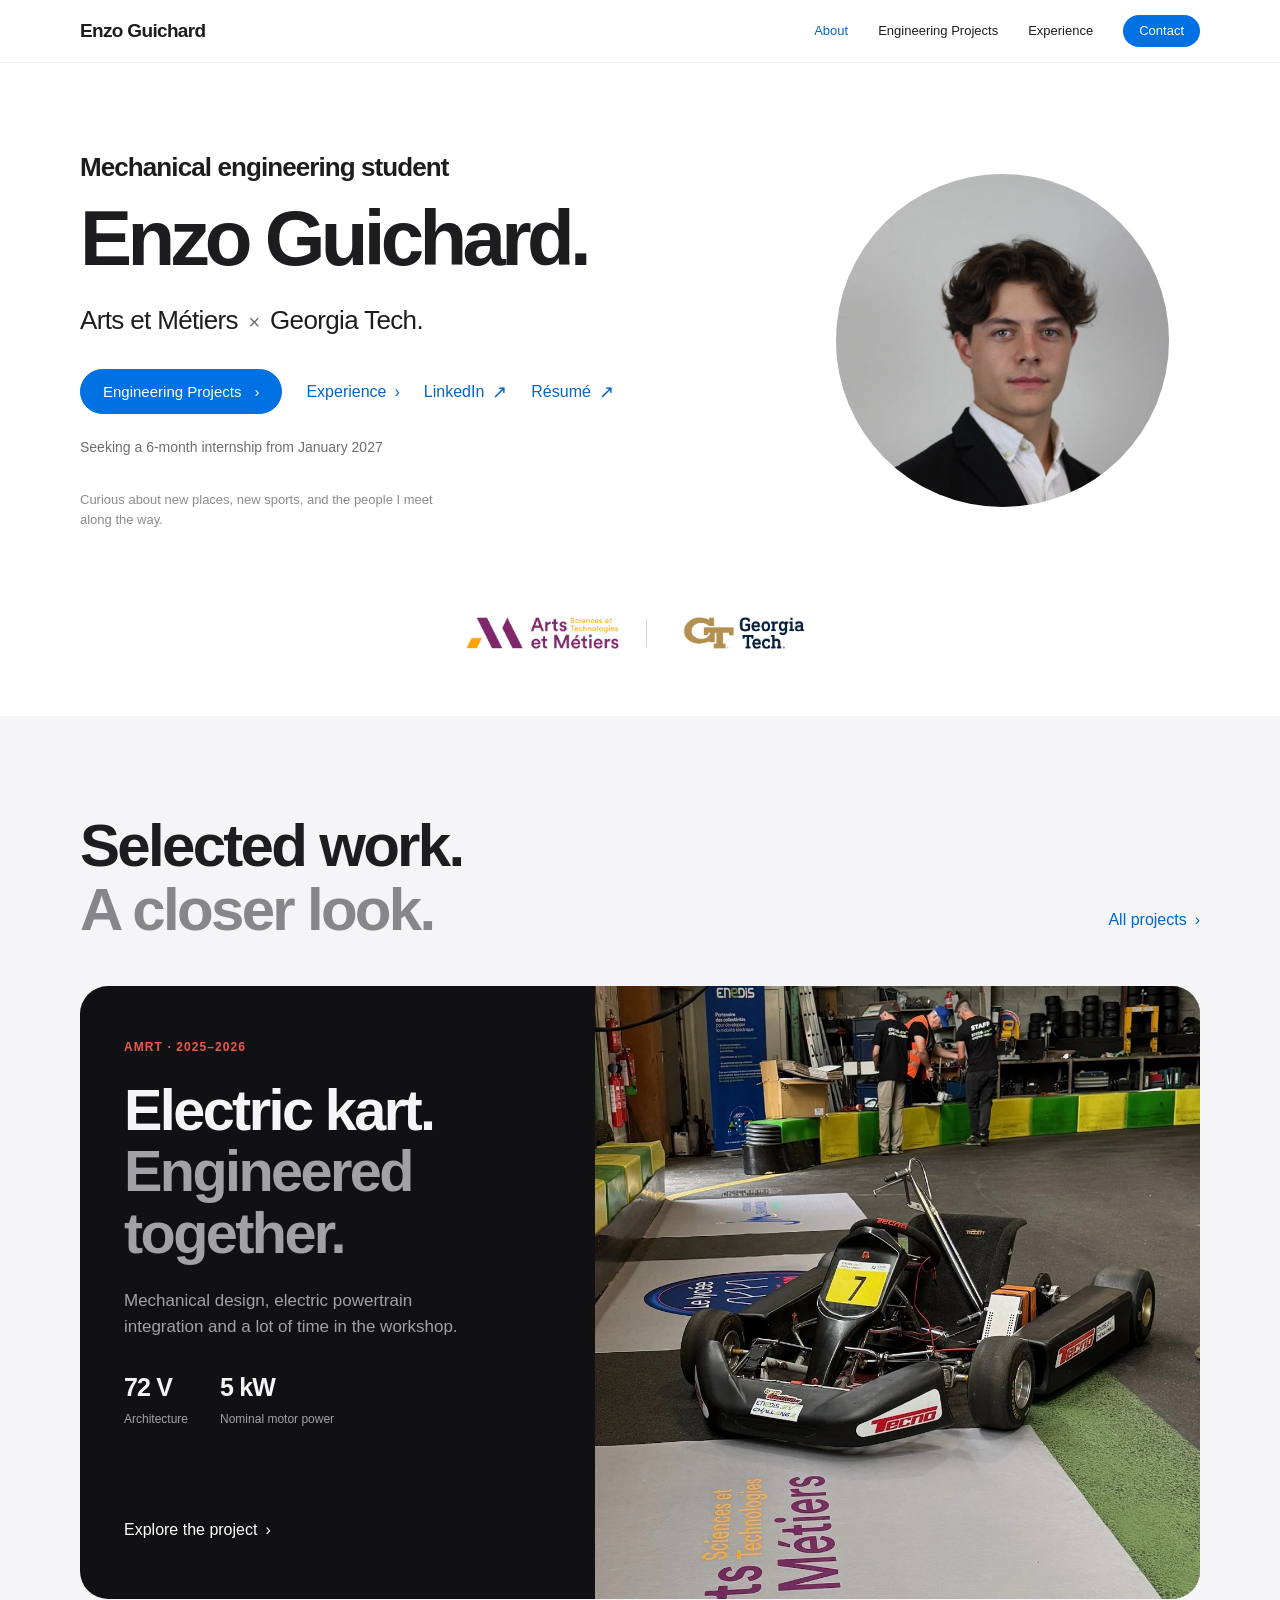
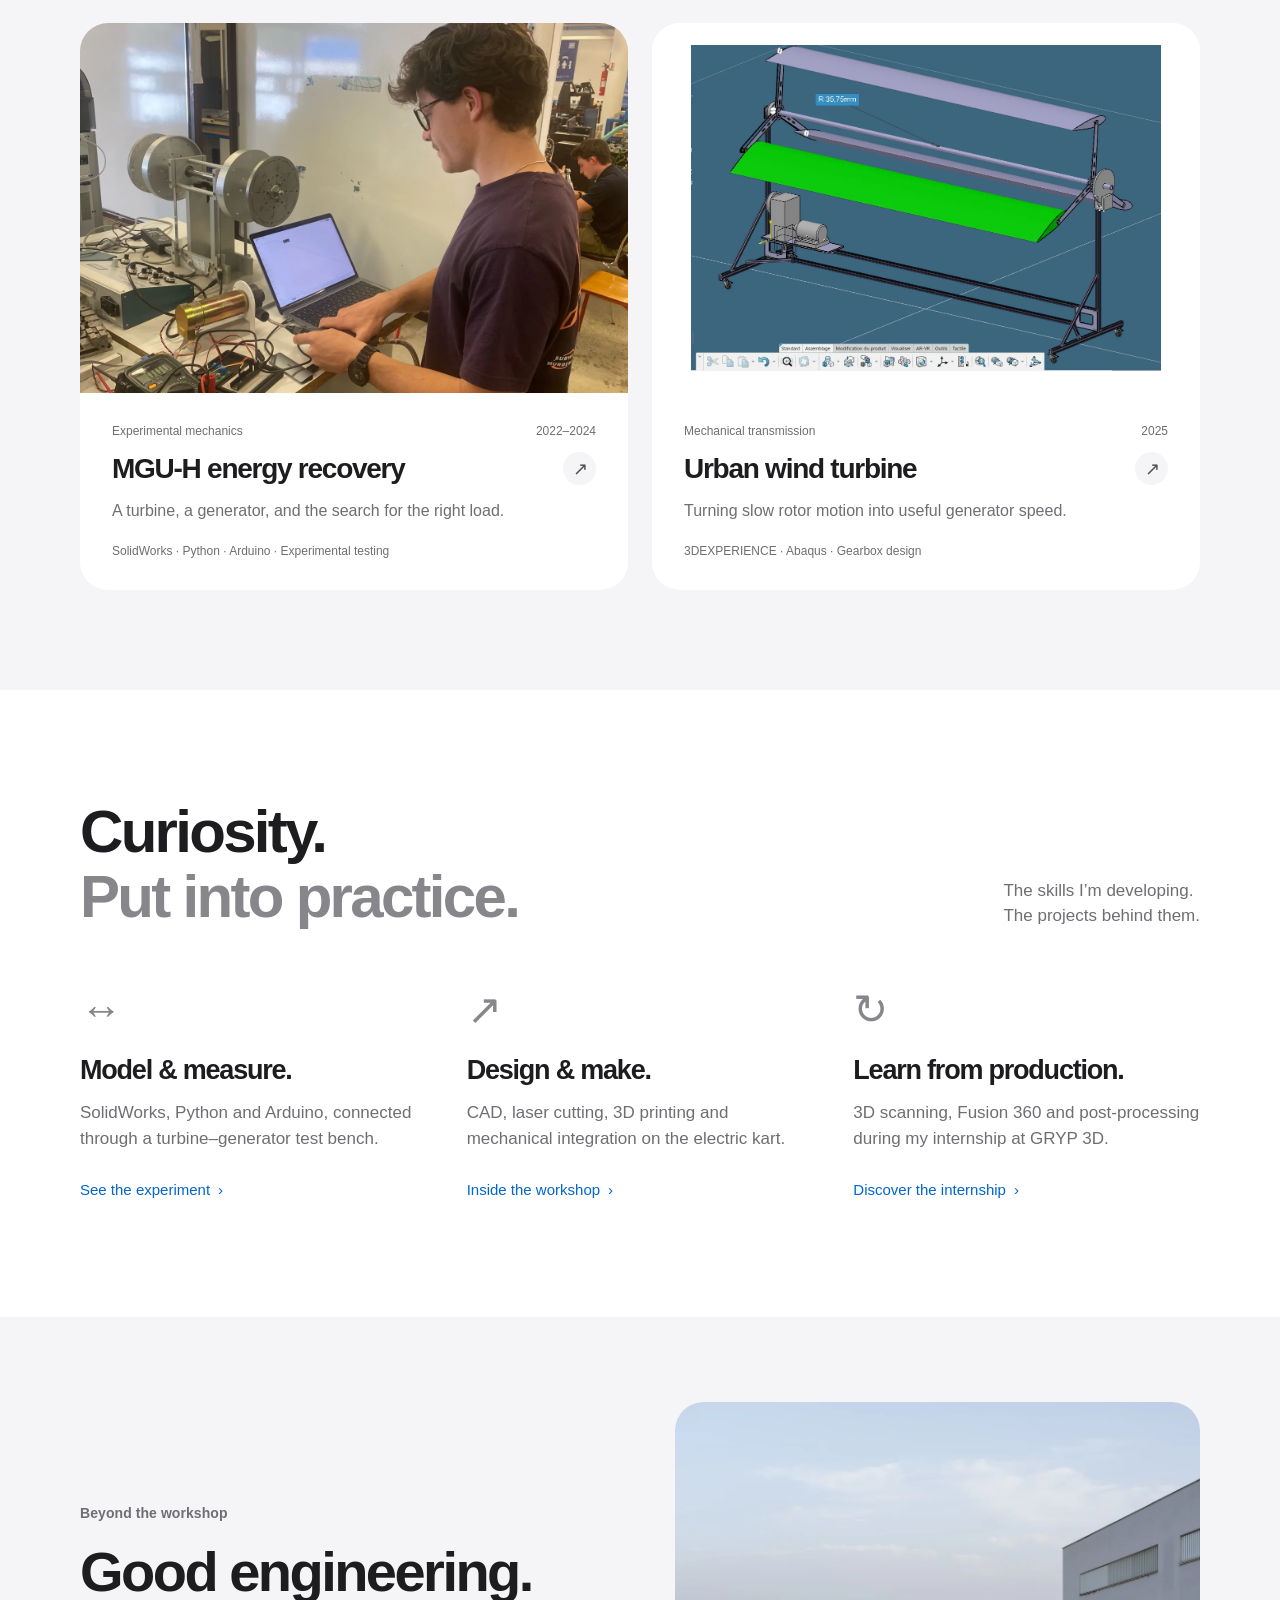
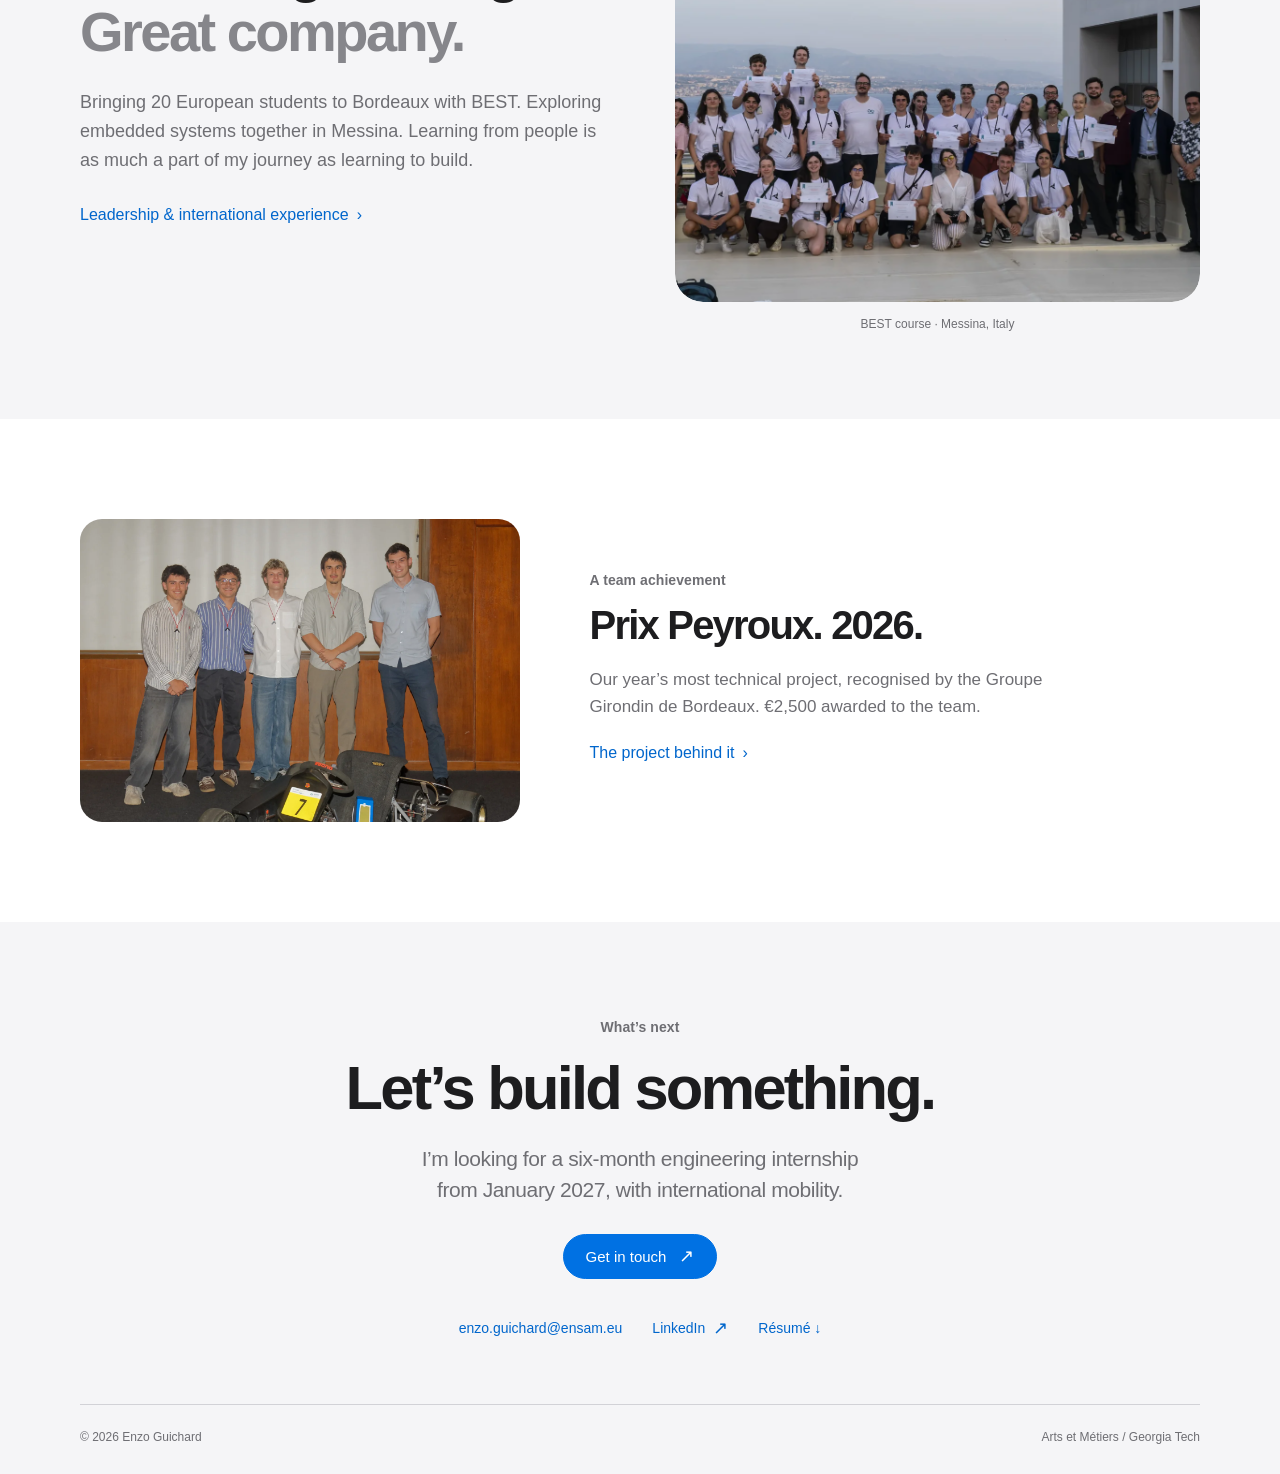
==== commit 45162271: "Add general resume to portfolio" ====
--- a/index.html
+++ b/index.html
@@ -10,7 +10,7 @@
       <a class="button primary" href="projects/">Engineering Projects <span aria-hidden="true">›</span></a>
       <a class="text-link" href="experience/">Experience <span aria-hidden="true">›</span></a>
       <a class="text-link" href="https://www.linkedin.com/in/enzo-guichard-087701239/" target="_blank" rel="noopener noreferrer">LinkedIn <span class="arrow" aria-hidden="true">↗</span></a>
-      <a class="text-link" href="#contact">Contact <span class="arrow" aria-hidden="true">↗</span></a>
+      <a class="text-link" href="assets/documents/enzo-guichard-resume.pdf" target="_blank" rel="noopener">Résumé <span class="arrow" aria-hidden="true">↗</span></a>
     </div>
     <p class="hero-availability" data-intro>Seeking a 6-month internship from January 2027</p>
     <p class="hero-personal" data-intro>Curious about new places, new sports, and the people I meet along the way.</p>
@@ -56,4 +56,4 @@
   <img src="assets/images/award.webp" width="1600" height="1066" alt="The K’ART team with its kart at the Prix Peyroux ceremony" loading="lazy" decoding="async" class="">
   <div><p class="eyebrow">A team achievement</p><h2>Prix Peyroux. 2026.</h2><p>Our year’s most technical project, recognised by the Groupe Girondin de Bordeaux. €2,500 awarded to the team.</p><a class="text-link" href="projects/electric-kart/#recognition">The project behind it <span aria-hidden="true">›</span></a></div>
 </section>
-</main><section class="contact" id="contact" aria-labelledby="contact-title"><div class="shell contact-inner" data-reveal><p class="eyebrow">What’s next</p><h2 id="contact-title">Let’s build something.</h2><p>I’m looking for a six-month engineering internship<br class="desktop-break"> from January 2027, with international mobility.</p><a class="button primary" href="mailto:enzo.guichard@ensam.eu">Get in touch <span class="arrow" aria-hidden="true">↗</span></a><div class="contact-links"><a class="text-link" href="mailto:enzo.guichard@ensam.eu">enzo.guichard@ensam.eu</a><a class="text-link" href="https://www.linkedin.com/in/enzo-guichard-087701239/" target="_blank" rel="noopener noreferrer">LinkedIn <span class="arrow" aria-hidden="true">↗</span></a></div></div></section><footer class="footer"><div class="shell footer-inner"><span>© 2026 Enzo Guichard</span><span>Arts et Métiers / Georgia Tech</span></div></footer></body></html>+</main><section class="contact" id="contact" aria-labelledby="contact-title"><div class="shell contact-inner" data-reveal><p class="eyebrow">What’s next</p><h2 id="contact-title">Let’s build something.</h2><p>I’m looking for a six-month engineering internship<br class="desktop-break"> from January 2027, with international mobility.</p><a class="button primary" href="mailto:enzo.guichard@ensam.eu">Get in touch <span class="arrow" aria-hidden="true">↗</span></a><div class="contact-links"><a class="text-link" href="mailto:enzo.guichard@ensam.eu">enzo.guichard@ensam.eu</a><a class="text-link" href="https://www.linkedin.com/in/enzo-guichard-087701239/" target="_blank" rel="noopener noreferrer">LinkedIn <span class="arrow" aria-hidden="true">↗</span></a><a class="text-link" href="assets/documents/enzo-guichard-resume.pdf" download="Enzo-Guichard-Resume.pdf">Résumé ↓</a></div></div></section><footer class="footer"><div class="shell footer-inner"><span>© 2026 Enzo Guichard</span><span>Arts et Métiers / Georgia Tech</span></div></footer></body></html>
